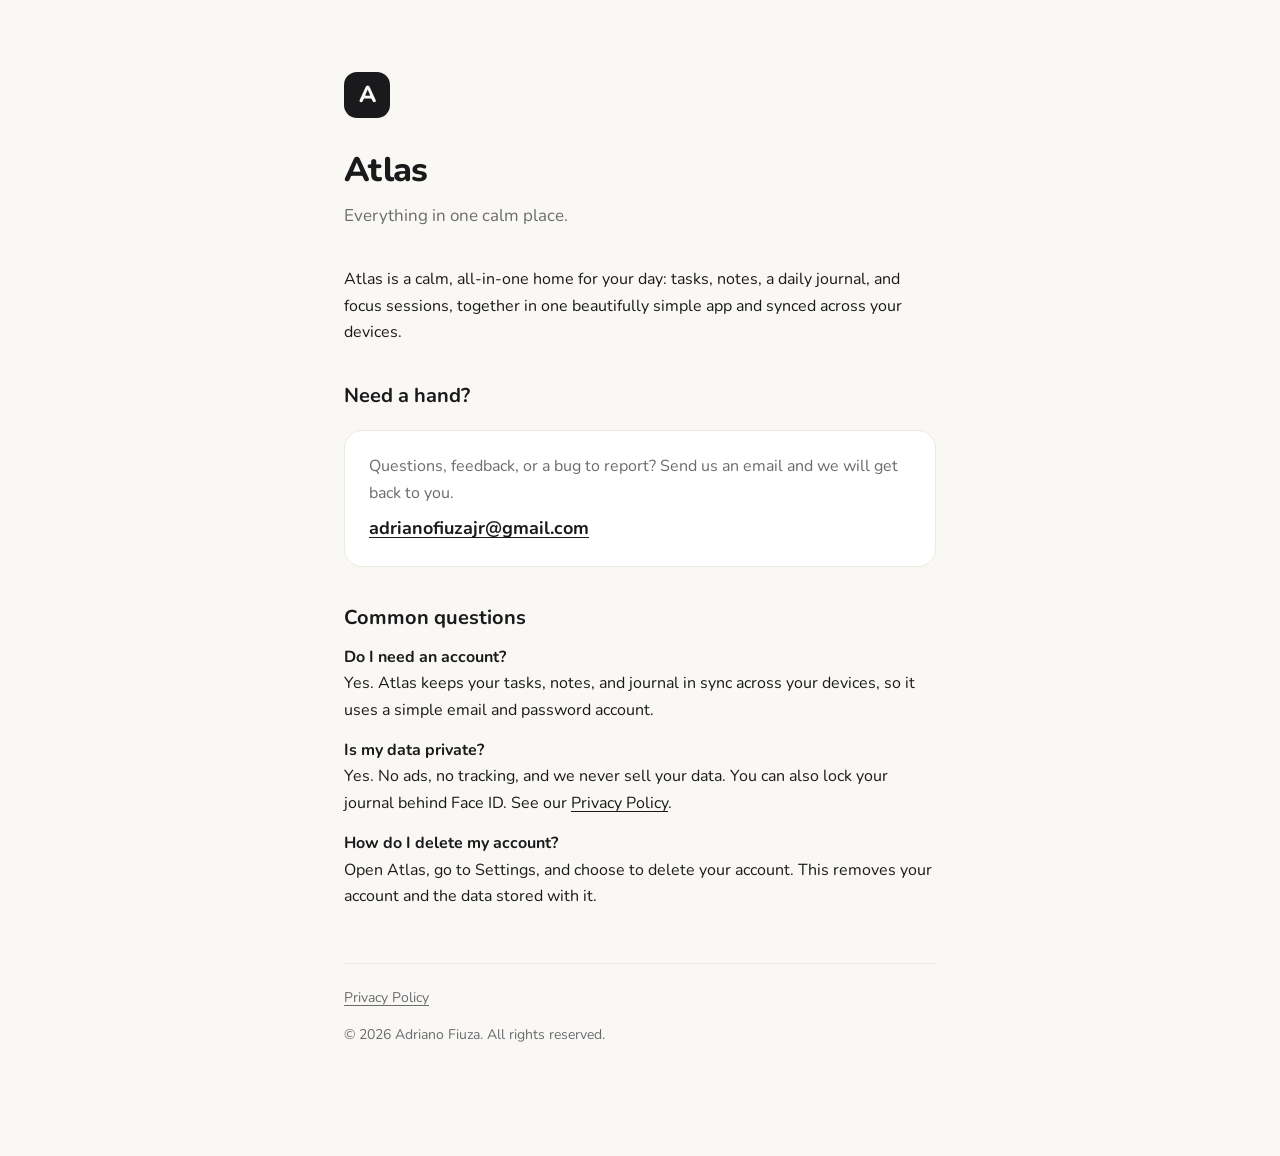
==== index.html @ 0d01e138 "Atlas support + privacy pages Co-Authored-By: Claude Opus 4.8 <noreply@anthropic.com>" ====
<!DOCTYPE html>
<html lang="en">
<head>
<meta charset="utf-8">
<meta name="viewport" content="width=device-width, initial-scale=1">
<title>Atlas — Support</title>
<meta name="description" content="Support for Atlas, a calm, all-in-one home for tasks, notes, journal, and focus.">
<link rel="preconnect" href="https://fonts.googleapis.com">
<link rel="preconnect" href="https://fonts.gstatic.com" crossorigin>
<link href="https://fonts.googleapis.com/css2?family=Nunito:wght@400;600;700;800&display=swap" rel="stylesheet">
<style>
  :root{ --bg:#faf8f4; --card:#ffffff; --text:#1a1a1c; --muted:#6b6b70; --border:#ece9e2; }
  @media (prefers-color-scheme: dark){ :root{ --bg:#0e0e10; --card:#161618; --text:#f3f3f4; --muted:#9a9a9f; --border:#262629; } }
  *{ box-sizing:border-box; } html,body{ margin:0; }
  body{ font-family:'Nunito',-apple-system,BlinkMacSystemFont,'Segoe UI',sans-serif; background:var(--bg); color:var(--text); line-height:1.65; -webkit-font-smoothing:antialiased; }
  .wrap{ max-width:640px; margin:0 auto; padding:72px 24px 96px; }
  .mark{ width:46px; height:46px; border-radius:13px; background:var(--text); color:var(--bg); display:flex; align-items:center; justify-content:center; font-weight:800; font-size:23px; }
  h1{ font-size:34px; font-weight:800; letter-spacing:-0.02em; margin:24px 0 4px; }
  .tag{ color:var(--muted); font-size:17px; margin:0 0 36px; }
  h2{ font-size:20px; font-weight:700; margin:34px 0 10px; }
  p{ margin:0 0 14px; }
  .muted{ color:var(--muted); }
  a{ color:var(--text); text-decoration:underline; text-underline-offset:3px; }
  .card{ background:var(--card); border:1px solid var(--border); border-radius:18px; padding:22px 24px; margin:18px 0; }
  .email{ font-weight:700; font-size:18px; margin:0; }
  .q{ font-weight:700; }
  .foot{ margin-top:54px; padding-top:22px; border-top:1px solid var(--border); color:var(--muted); font-size:14px; }
  .foot a{ color:var(--muted); }
</style>
</head>
<body>
  <div class="wrap">
    <div class="mark">A</div>
    <h1>Atlas</h1>
    <p class="tag">Everything in one calm place.</p>

    <p>Atlas is a calm, all-in-one home for your day: tasks, notes, a daily journal, and focus sessions, together in one beautifully simple app and synced across your devices.</p>

    <h2>Need a hand?</h2>
    <div class="card">
      <p class="muted" style="margin-bottom:8px;">Questions, feedback, or a bug to report? Send us an email and we will get back to you.</p>
      <p class="email"><a href="mailto:adrianofiuzajr@gmail.com">adrianofiuzajr@gmail.com</a></p>
    </div>

    <h2>Common questions</h2>
    <p><span class="q">Do I need an account?</span><br>Yes. Atlas keeps your tasks, notes, and journal in sync across your devices, so it uses a simple email and password account.</p>
    <p><span class="q">Is my data private?</span><br>Yes. No ads, no tracking, and we never sell your data. You can also lock your journal behind Face ID. See our <a href="privacy.html">Privacy Policy</a>.</p>
    <p><span class="q">How do I delete my account?</span><br>Open Atlas, go to Settings, and choose to delete your account. This removes your account and the data stored with it.</p>

    <div class="foot">
      <p><a href="privacy.html">Privacy Policy</a></p>
      <p>© 2026 Adriano Fiuza. All rights reserved.</p>
    </div>
  </div>
</body>
</html>
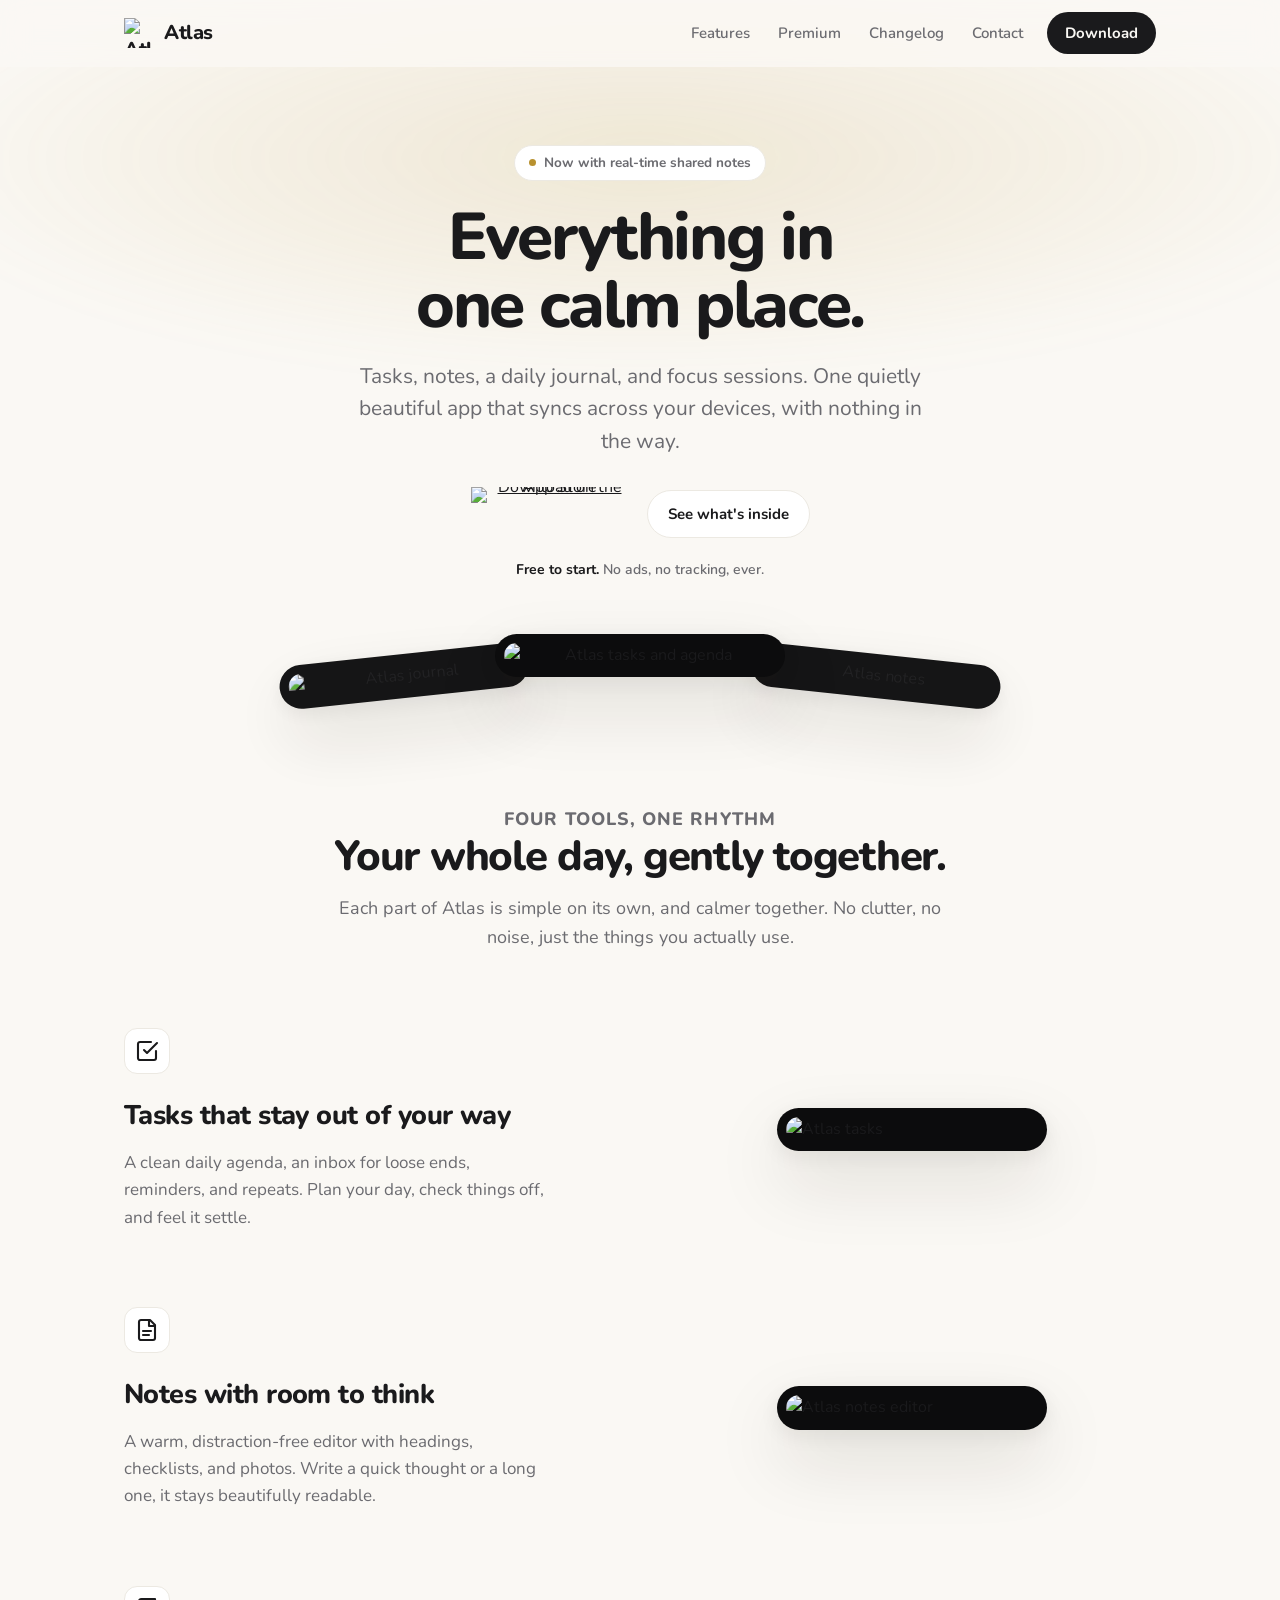
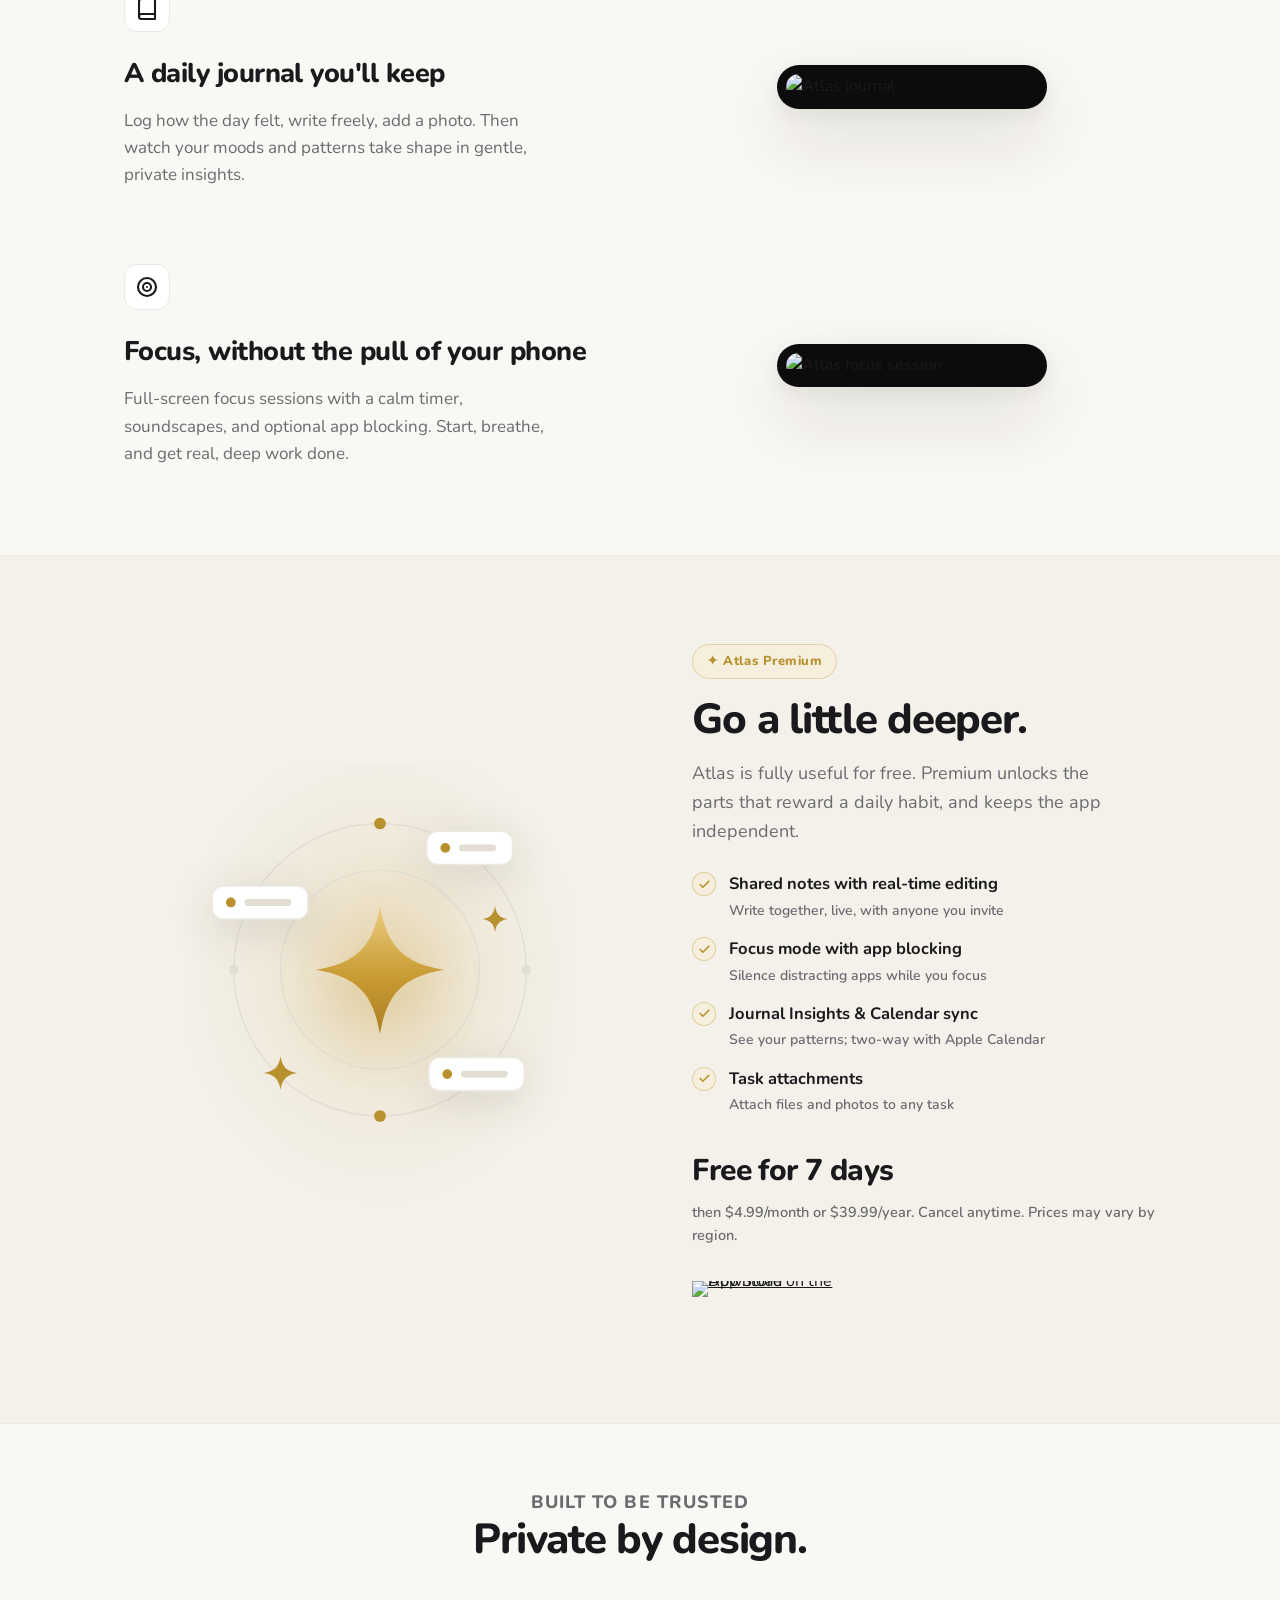
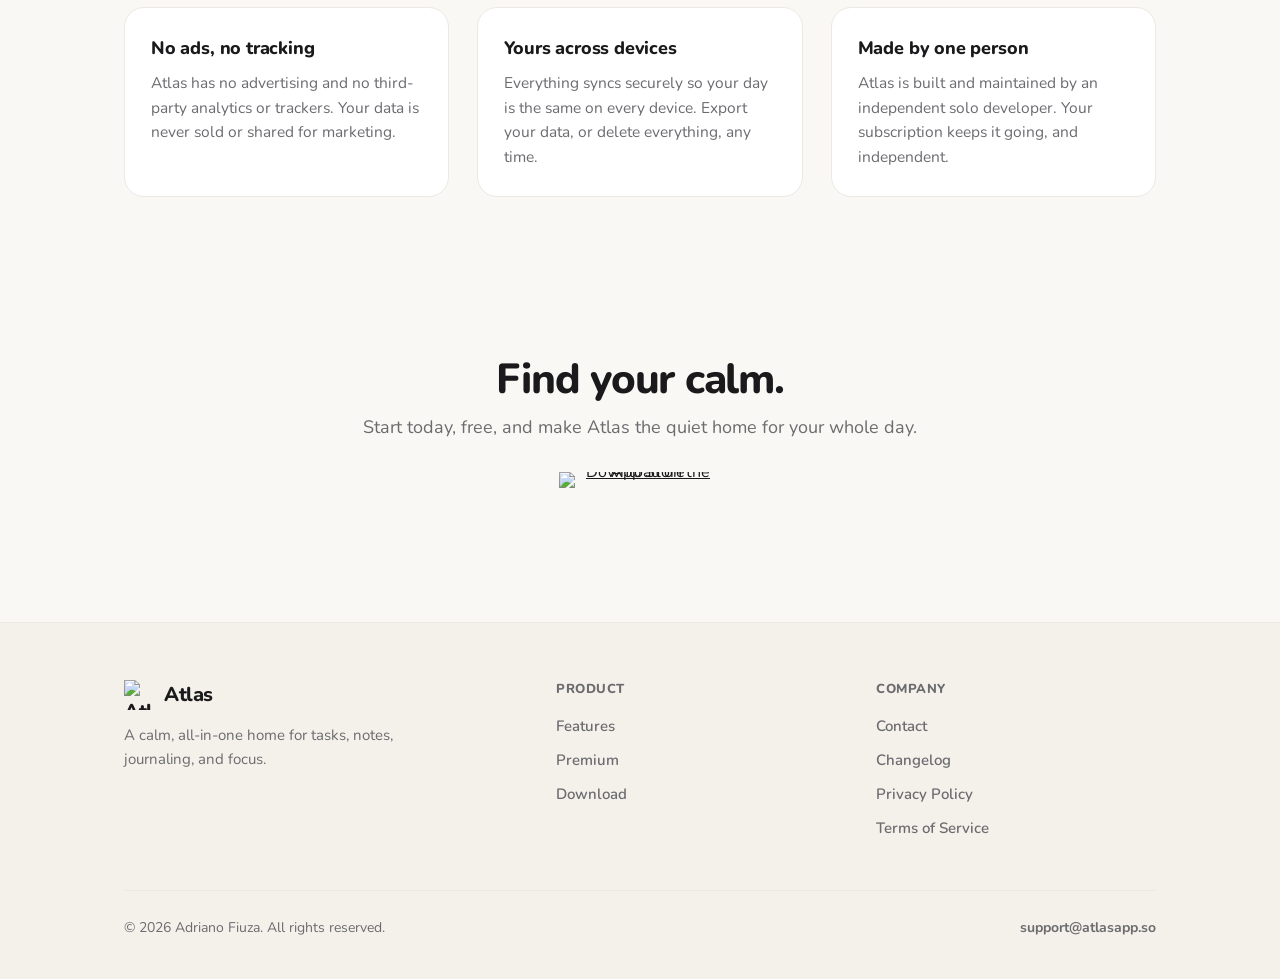
==== commit 561d031b: "Fix mobile: contain hero glow (no h-scroll/phantom gap) + Download to the right - The hero .glow use" ====
--- a/index.html
+++ b/index.html
@@ -3,54 +3,442 @@
 <head>
 <meta charset="utf-8">
 <meta name="viewport" content="width=device-width, initial-scale=1">
-<title>Atlas — Support</title>
-<meta name="description" content="Support for Atlas, a calm, all-in-one home for tasks, notes, journal, and focus.">
+<title>Atlas — Everything in one calm place</title>
+<meta name="description" content="Atlas is a calm, all-in-one home for your day: tasks, notes, a daily journal, and focus sessions. Private, no ads, no tracking, synced across your devices. Free on the App Store.">
+<link rel="canonical" href="https://atlasapp.so/">
+<meta name="theme-color" content="#faf8f4" media="(prefers-color-scheme: light)">
+<meta name="theme-color" content="#0e0e10" media="(prefers-color-scheme: dark)">
+<link rel="icon" href="assets/atlas-logo.svg" type="image/svg+xml">
+<link rel="apple-touch-icon" href="assets/atlas-logo.svg">
+
+<!-- Open Graph / social -->
+<meta property="og:type" content="website">
+<meta property="og:site_name" content="Atlas">
+<meta property="og:title" content="Atlas — Everything in one calm place">
+<meta property="og:description" content="Tasks, notes, a daily journal, and focus sessions. One calm, private app that syncs across your devices.">
+<meta property="og:url" content="https://atlasapp.so/">
+<meta property="og:image" content="https://atlasapp.so/assets/og-image.png">
+<meta property="og:image:width" content="1200">
+<meta property="og:image:height" content="630">
+<meta name="twitter:card" content="summary_large_image">
+<meta name="twitter:title" content="Atlas — Everything in one calm place">
+<meta name="twitter:description" content="Tasks, notes, a daily journal, and focus sessions. One calm, private app that syncs across your devices.">
+<meta name="twitter:image" content="https://atlasapp.so/assets/og-image.png">
+
 <link rel="preconnect" href="https://fonts.googleapis.com">
 <link rel="preconnect" href="https://fonts.gstatic.com" crossorigin>
-<link href="https://fonts.googleapis.com/css2?family=Nunito:wght@400;600;700;800&display=swap" rel="stylesheet">
+<link href="https://fonts.googleapis.com/css2?family=Nunito:ital,wght@0,400;0,500;0,600;0,700;0,800;1,600&display=swap" rel="stylesheet">
+
+<!-- Structured data -->
+<script type="application/ld+json">
+{
+  "@context": "https://schema.org",
+  "@type": "SoftwareApplication",
+  "name": "Atlas",
+  "operatingSystem": "iOS",
+  "applicationCategory": "ProductivityApplication",
+  "description": "A calm, all-in-one home for tasks, notes, a daily journal, and focus sessions, synced across your devices.",
+  "url": "https://atlasapp.so/",
+  "downloadUrl": "https://apps.apple.com/app/id6783143182",
+  "offers": { "@type": "Offer", "price": "0", "priceCurrency": "USD" },
+  "author": { "@type": "Person", "name": "Adriano Fiuza" }
+}
+</script>
+
 <style>
-  :root{ --bg:#faf8f4; --card:#ffffff; --text:#1a1a1c; --muted:#6b6b70; --border:#ece9e2; }
-  @media (prefers-color-scheme: dark){ :root{ --bg:#0e0e10; --card:#161618; --text:#f3f3f4; --muted:#9a9a9f; --border:#262629; } }
-  *{ box-sizing:border-box; } html,body{ margin:0; }
-  body{ font-family:'Nunito',-apple-system,BlinkMacSystemFont,'Segoe UI',sans-serif; background:var(--bg); color:var(--text); line-height:1.65; -webkit-font-smoothing:antialiased; }
-  .wrap{ max-width:640px; margin:0 auto; padding:72px 24px 96px; }
-  .mark{ width:46px; height:46px; border-radius:13px; background:var(--text); color:var(--bg); display:flex; align-items:center; justify-content:center; font-weight:800; font-size:23px; }
-  h1{ font-size:34px; font-weight:800; letter-spacing:-0.02em; margin:24px 0 4px; }
-  .tag{ color:var(--muted); font-size:17px; margin:0 0 36px; }
-  h2{ font-size:20px; font-weight:700; margin:34px 0 10px; }
-  p{ margin:0 0 14px; }
-  .muted{ color:var(--muted); }
-  a{ color:var(--text); text-decoration:underline; text-underline-offset:3px; }
-  .card{ background:var(--card); border:1px solid var(--border); border-radius:18px; padding:22px 24px; margin:18px 0; }
-  .email{ font-weight:700; font-size:18px; margin:0; }
-  .q{ font-weight:700; }
-  .foot{ margin-top:54px; padding-top:22px; border-top:1px solid var(--border); color:var(--muted); font-size:14px; }
-  .foot a{ color:var(--muted); }
+  :root{
+    --bg:#faf8f4; --bg2:#f4f1ea; --card:#ffffff; --text:#1a1a1c; --muted:#6b6b70;
+    --border:#ece9e2; --border2:#e2ded4; --gold:#B8912F; --gold-soft:#f6efdd;
+    --shadow:0 30px 70px rgba(30,25,15,.13), 0 6px 20px rgba(30,25,15,.07);
+  }
+  @media (prefers-color-scheme: dark){
+    :root{
+      --bg:#0e0e10; --bg2:#141416; --card:#161618; --text:#f3f3f4; --muted:#9a9a9f;
+      --border:#262629; --border2:#2c2c30; --gold:#D9B45B; --gold-soft:#241d0f;
+      --shadow:0 30px 70px rgba(0,0,0,.5), 0 6px 20px rgba(0,0,0,.35);
+    }
+  }
+  *{ box-sizing:border-box; }
+  html{ scroll-behavior:smooth; }
+  html,body{ margin:0; }
+  body{
+    font-family:'Nunito',-apple-system,BlinkMacSystemFont,'Segoe UI',sans-serif;
+    background:var(--bg); color:var(--text); line-height:1.6;
+    -webkit-font-smoothing:antialiased; overflow-x:hidden;
+  }
+  a{ color:inherit; }
+  img{ max-width:100%; }
+  .container{ max-width:1080px; margin:0 auto; padding:0 24px; }
+
+  /* ---------- Nav ---------- */
+  header.nav{ position:sticky; top:0; z-index:50; background:color-mix(in srgb, var(--bg) 82%, transparent); backdrop-filter:saturate(140%) blur(14px); -webkit-backdrop-filter:saturate(140%) blur(14px); border-bottom:1px solid transparent; transition:border-color .2s; }
+  header.nav.scrolled{ border-bottom-color:var(--border); }
+  .nav-in{ display:flex; align-items:center; gap:16px; height:66px; }
+  .brand{ display:flex; align-items:center; gap:10px; text-decoration:none; font-weight:800; font-size:20px; letter-spacing:-.02em; }
+  .brand .mark{ width:30px; height:30px; }
+  .nav-links{ display:flex; gap:28px; margin-left:auto; }
+  .nav-links a{ text-decoration:none; color:var(--muted); font-weight:600; font-size:15px; transition:color .15s; }
+  .nav-links a:hover{ color:var(--text); }
+  .btn{ display:inline-flex; align-items:center; gap:8px; font-weight:700; font-size:15px; text-decoration:none; border-radius:100px; padding:11px 20px; transition:transform .12s ease, opacity .15s; white-space:nowrap; }
+  .btn:active{ transform:scale(.97); }
+  .btn-primary{ background:var(--text); color:var(--bg); }
+  .btn-primary:hover{ opacity:.9; }
+  .nav .btn{ margin-left:8px; padding:9px 18px; }
+
+  /* ---------- App Store badge ---------- */
+  .appstore{ display:inline-flex; align-items:center; gap:11px; background:var(--text); color:var(--bg); border-radius:14px; padding:11px 20px 11px 18px; text-decoration:none; transition:transform .12s ease, opacity .15s; }
+  .appstore:active{ transform:scale(.97); }
+  .appstore:hover{ opacity:.9; }
+  .appstore svg{ width:26px; height:26px; flex:none; }
+  .appstore .l1{ font-size:11px; font-weight:600; letter-spacing:.02em; opacity:.85; line-height:1.1; }
+  .appstore .l2{ font-size:19px; font-weight:800; letter-spacing:-.01em; line-height:1.15; }
+  .appstore-badge{ display:inline-block; line-height:0; transition:transform .12s ease, opacity .15s; }
+  .appstore-badge:active{ transform:scale(.97); }
+  .appstore-badge:hover{ opacity:.85; }
+  .appstore-badge img{ height:54px; width:auto; display:block; }
+
+  /* ---------- Hero ---------- */
+  .hero{ position:relative; text-align:center; padding:78px 0 40px; overflow-x:clip; }   /* contain the glow so it can't push page width */
+  .hero .glow{ position:absolute; inset:-10% -20% auto -20%; height:520px; background:radial-gradient(60% 60% at 50% 30%, color-mix(in srgb, var(--gold) 16%, transparent), transparent 70%); filter:blur(20px); z-index:0; pointer-events:none; }
+  .hero > *{ position:relative; z-index:1; }
+  .eyebrow{ display:inline-flex; align-items:center; gap:8px; font-size:13.5px; font-weight:700; color:var(--muted); background:var(--card); border:1px solid var(--border); border-radius:100px; padding:6px 14px; margin-bottom:22px; }
+  .eyebrow .dot{ width:7px; height:7px; border-radius:50%; background:var(--gold); }
+  h1{ font-size:clamp(38px, 6vw, 66px); font-weight:800; letter-spacing:-.035em; line-height:1.04; margin:0 auto 20px; max-width:12ch; }
+  .lead{ font-size:clamp(17px, 2.4vw, 21px); color:var(--muted); max-width:44ch; margin:0 auto 30px; line-height:1.55; }
+  .cta-row{ display:flex; gap:14px; justify-content:center; align-items:center; flex-wrap:wrap; }
+  .cta-note{ margin-top:18px; font-size:14px; color:var(--muted); font-weight:600; }
+  .cta-note b{ color:var(--text); font-weight:700; }
+
+  /* phones */
+  .phone{ border-radius:44px; background:#0c0c0d; padding:9px; box-shadow:var(--shadow); }
+  .phone img{ display:block; width:100%; border-radius:36px; }
+  @media (prefers-color-scheme: dark){ .phone{ background:#000; border:1px solid #2a2a2e; } }
+
+  /* Premium illustration */
+  .prem-ill{ width:100%; max-width:390px; margin:0 auto; }
+  .prem-ill svg{ width:100%; height:auto; display:block; overflow:visible; }
+  .pi-ring{ fill:none; stroke:var(--border2); stroke-width:1.5; }
+  .pi-dot{ fill:var(--border2); }
+  .pi-dot-gold{ fill:var(--gold); }
+  .pi-chipbg{ fill:var(--card); stroke:var(--border); stroke-width:1.5; }
+  .pi-line{ fill:var(--border2); }
+  .pi-chip{ filter:drop-shadow(0 10px 22px rgba(30,25,15,.12)); }
+  .pi-star{ filter:drop-shadow(0 16px 36px rgba(184,145,47,.4)); }
+  .pi-spark{ fill:var(--gold); }
+  @media (prefers-color-scheme: dark){ .pi-chip{ filter:drop-shadow(0 10px 22px rgba(0,0,0,.4)); } }
+
+  .hero-stage{ margin:52px auto 0; max-width:960px; position:relative; display:flex; justify-content:center; align-items:flex-end; gap:0; }
+  .hero-stage .phone{ width:250px; }
+  .hero-stage .p-main{ width:290px; z-index:2; }
+  .hero-stage .p-side{ z-index:1; opacity:.96; }
+  .hero-stage .p-l{ transform:translateX(34px) translateY(20px) rotate(-6deg); }
+  .hero-stage .p-r{ transform:translateX(-34px) translateY(20px) rotate(6deg); }
+
+  /* ---------- Section shell ---------- */
+  section{ padding:88px 0; }
+  section[id]{ scroll-margin-top:82px; }   /* land below the sticky navbar on anchor jumps */
+  .sec-head{ text-align:center; max-width:640px; margin:0 auto 8px; }
+  .kicker{ font-size:14px; font-weight:800; letter-spacing:.06em; text-transform:uppercase; color:var(--gold); margin:0 0 12px; }
+  h2{ font-size:clamp(28px, 4vw, 42px); font-weight:800; letter-spacing:-.03em; line-height:1.1; margin:0 0 14px; }
+  .sec-head p{ font-size:18px; color:var(--muted); margin:0; }
+
+  /* ---------- Feature rows ---------- */
+  .feature{ display:grid; grid-template-columns:1fr 1fr; gap:56px; align-items:center; margin-top:76px; }
+  .feature:nth-child(even) .f-media{ order:2; }
+  .f-icon{ width:46px; height:46px; border-radius:13px; background:var(--card); border:1px solid var(--border); display:flex; align-items:center; justify-content:center; margin-bottom:20px; }
+  .f-icon svg{ width:24px; height:24px; stroke:var(--text); }
+  .feature h3{ font-size:27px; font-weight:800; letter-spacing:-.02em; margin:0 0 12px; }
+  .feature p{ font-size:17px; color:var(--muted); margin:0; line-height:1.6; max-width:42ch; }
+  .f-media{ display:flex; justify-content:center; }
+  .f-media .phone{ width:270px; }
+
+  /* ---------- Premium ---------- */
+  .premium{ background:var(--bg2); border-top:1px solid var(--border); border-bottom:1px solid var(--border); }
+  .prem-grid{ display:grid; grid-template-columns:1.05fr .95fr; gap:56px; align-items:center; }
+  .prem-badge{ display:inline-flex; align-items:center; gap:8px; font-size:13px; font-weight:800; letter-spacing:.04em; color:var(--gold); background:var(--gold-soft); border:1px solid color-mix(in srgb, var(--gold) 30%, transparent); border-radius:100px; padding:6px 14px; margin-bottom:18px; }
+  .premium h2{ margin-bottom:16px; }
+  .premium .sub{ font-size:18px; color:var(--muted); margin:0 0 26px; max-width:40ch; }
+  .plist{ list-style:none; margin:0 0 30px; padding:0; display:grid; gap:14px; }
+  .plist li{ display:flex; gap:13px; align-items:flex-start; font-size:16.5px; font-weight:700; }
+  .plist .chk{ width:24px; height:24px; flex:none; border-radius:50%; background:var(--gold-soft); border:1px solid color-mix(in srgb, var(--gold) 35%, transparent); display:flex; align-items:center; justify-content:center; margin-top:1px; }
+  .plist .chk svg{ width:13px; height:13px; stroke:var(--gold); }
+  .plist small{ display:block; font-weight:600; color:var(--muted); font-size:14px; margin-top:2px; }
+  .price{ display:flex; align-items:baseline; gap:10px; margin-bottom:6px; }
+  .price .big{ font-size:30px; font-weight:800; letter-spacing:-.02em; }
+  .price-note{ color:var(--muted); font-size:14.5px; font-weight:600; margin:0 0 22px; }
+
+  /* ---------- Trust strip ---------- */
+  .trust{ padding:64px 0; }
+  .trust-grid{ display:grid; grid-template-columns:repeat(3,1fr); gap:28px; }
+  .trust-card{ background:var(--card); border:1px solid var(--border); border-radius:20px; padding:26px; }
+  .trust-card h4{ font-size:18px; font-weight:800; margin:0 0 8px; letter-spacing:-.01em; }
+  .trust-card p{ margin:0; color:var(--muted); font-size:15.5px; }
+
+  /* ---------- Final CTA ---------- */
+  .final{ text-align:center; padding:96px 0; }
+  .final h2{ margin-bottom:10px; }
+  .final p{ color:var(--muted); font-size:18px; margin:0 0 30px; }
+
+  /* ---------- Footer ---------- */
+  footer{ background:var(--bg2); border-top:1px solid var(--border); padding:56px 0 40px; }
+  .foot-grid{ display:grid; grid-template-columns:1.4fr 1fr 1fr; gap:40px; margin-bottom:40px; }
+  .foot-brand .brand{ margin-bottom:12px; }
+  .foot-brand p{ color:var(--muted); font-size:15px; margin:0; max-width:32ch; }
+  .foot-col h5{ font-size:13px; font-weight:800; letter-spacing:.04em; text-transform:uppercase; color:var(--muted); margin:0 0 14px; }
+  .foot-col a{ display:block; width:fit-content; text-decoration:none; color:var(--muted); font-weight:600; font-size:15px; margin-bottom:10px; transition:color .16s ease, transform .16s ease; }
+  .foot-col a:hover{ color:var(--text); transform:translateX(4px); }
+.foot-bottom a{ transition:color .15s ease; }
+.foot-bottom a:hover{ text-decoration:underline; text-underline-offset:3px; }
+  .foot-bottom{ display:flex; justify-content:space-between; align-items:center; gap:16px; padding-top:26px; border-top:1px solid var(--border); color:var(--muted); font-size:14px; flex-wrap:wrap; }
+
+  .mark-dark{ filter:none; }
+  @media (prefers-color-scheme: dark){ .mark-dark{ filter:invert(1) brightness(1.6) contrast(1.1); } }
+
+  /* ---------- Responsive ---------- */
+  @media (max-width:820px){
+    .nav-links{ display:none; }
+    .nav .btn{ margin-left:auto; }   /* no nav links on mobile -> push Download to the right */
+    .feature{ grid-template-columns:1fr; gap:32px; margin-top:64px; }
+    .feature:nth-child(even) .f-media{ order:0; }
+    .f-media .phone{ width:240px; }
+    .prem-grid{ grid-template-columns:1fr; gap:36px; }
+    .prem-media{ order:2; }
+    .trust-grid{ grid-template-columns:1fr; }
+    .foot-grid{ grid-template-columns:1fr 1fr; gap:28px; }
+    .foot-brand{ grid-column:1 / -1; }
+    .hero-stage .p-side{ display:none; }
+    .hero-stage .p-main{ width:250px; }
+    section{ padding:64px 0; }
+  }
 </style>
 </head>
 <body>
-  <div class="wrap">
-    <div class="mark">A</div>
-    <h1>Atlas</h1>
-    <p class="tag">Everything in one calm place.</p>
-
-    <p>Atlas is a calm, all-in-one home for your day: tasks, notes, a daily journal, and focus sessions, together in one beautifully simple app and synced across your devices.</p>
-
-    <h2>Need a hand?</h2>
-    <div class="card">
-      <p class="muted" style="margin-bottom:8px;">Questions, feedback, or a bug to report? Send us an email and we will get back to you.</p>
-      <p class="email"><a href="mailto:adrianofiuzajr@gmail.com">adrianofiuzajr@gmail.com</a></p>
-    </div>
-
-    <h2>Common questions</h2>
-    <p><span class="q">Do I need an account?</span><br>Yes. Atlas keeps your tasks, notes, and journal in sync across your devices, so it uses a simple email and password account.</p>
-    <p><span class="q">Is my data private?</span><br>Yes. No ads, no tracking, and we never sell your data. You can also lock your journal behind Face ID. See our <a href="privacy.html">Privacy Policy</a>.</p>
-    <p><span class="q">How do I delete my account?</span><br>Open Atlas, go to Settings, and choose to delete your account. This removes your account and the data stored with it.</p>
-
-    <div class="foot">
-      <p><a href="privacy.html">Privacy Policy</a></p>
-      <p>© 2026 Adriano Fiuza. All rights reserved.</p>
-    </div>
+
+<header class="nav" id="nav">
+  <div class="container nav-in">
+    <a class="brand" href="/"><img class="mark mark-dark" src="assets/atlas-logo.svg" alt="Atlas logo">Atlas</a>
+    <nav class="nav-links">
+      <a href="#features">Features</a>
+      <a href="#premium">Premium</a>
+      <a href="changelog.html">Changelog</a>
+      <a href="contact.html">Contact</a>
+    </nav>
+    <a class="btn btn-primary" href="https://apps.apple.com/app/id6783143182" target="_blank" rel="noopener">Download</a>
   </div>
+</header>
+
+<main>
+  <!-- HERO -->
+  <section class="hero">
+    <div class="glow"></div>
+    <div class="container">
+      <span class="eyebrow"><span class="dot"></span>Now with real-time shared notes</span>
+      <h1>Everything in one calm place.</h1>
+      <p class="lead">Tasks, notes, a daily journal, and focus sessions. One quietly beautiful app that syncs across your devices, with nothing in the way.</p>
+      <div class="cta-row">
+        <a class="appstore-badge" href="https://apps.apple.com/app/id6783143182" target="_blank" rel="noopener" aria-label="Download Atlas on the App Store">
+          <picture>
+            <source srcset="assets/appstore-white.svg" media="(prefers-color-scheme: dark)">
+            <img src="assets/appstore-black.svg" alt="Download on the App Store" height="54" width="162">
+          </picture>
+        </a>
+        <a class="btn" style="border:1px solid var(--border); color:var(--text); background:var(--card);" href="#features">See what's inside</a>
+      </div>
+      <p class="cta-note"><b>Free to start.</b> No ads, no tracking, ever.</p>
+    </div>
+
+    <div class="hero-stage">
+      <div class="phone p-side p-l"><img src="assets/raw/journal.png" alt="Atlas journal" loading="lazy"></div>
+      <div class="phone p-main"><img src="assets/raw/tasks.png" alt="Atlas tasks and agenda"></div>
+      <div class="phone p-side p-r"><img src="assets/raw/notes.png" alt="Atlas notes" loading="lazy"></div>
+    </div>
+  </section>
+
+  <!-- FEATURES -->
+  <section id="features">
+    <div class="container">
+      <div class="sec-head">
+        <p class="kicker">Four tools, one rhythm</p>
+        <h2>Your whole day, gently together.</h2>
+        <p>Each part of Atlas is simple on its own, and calmer together. No clutter, no noise, just the things you actually use.</p>
+      </div>
+
+      <!-- Tasks -->
+      <div class="feature">
+        <div class="f-text">
+          <div class="f-icon"><svg viewBox="0 0 24 24" fill="none" stroke-width="2.1" stroke-linecap="round" stroke-linejoin="round"><path d="M9 11l3 3L22 4"/><path d="M21 12v7a2 2 0 0 1-2 2H5a2 2 0 0 1-2-2V5a2 2 0 0 1 2-2h11"/></svg></div>
+          <h3>Tasks that stay out of your way</h3>
+          <p>A clean daily agenda, an inbox for loose ends, reminders, and repeats. Plan your day, check things off, and feel it settle.</p>
+        </div>
+        <div class="f-media"><div class="phone"><img src="assets/raw/tasks.png" alt="Atlas tasks" loading="lazy"></div></div>
+      </div>
+
+      <!-- Notes -->
+      <div class="feature">
+        <div class="f-text">
+          <div class="f-icon"><svg viewBox="0 0 24 24" fill="none" stroke-width="2.1" stroke-linecap="round" stroke-linejoin="round"><path d="M4 4a2 2 0 0 1 2-2h9l5 5v13a2 2 0 0 1-2 2H6a2 2 0 0 1-2-2z"/><path d="M14 2v6h6M8 13h8M8 17h6"/></svg></div>
+          <h3>Notes with room to think</h3>
+          <p>A warm, distraction-free editor with headings, checklists, and photos. Write a quick thought or a long one, it stays beautifully readable.</p>
+        </div>
+        <div class="f-media"><div class="phone"><img src="assets/raw/notes.png" alt="Atlas notes editor" loading="lazy"></div></div>
+      </div>
+
+      <!-- Journal -->
+      <div class="feature">
+        <div class="f-text">
+          <div class="f-icon"><svg viewBox="0 0 24 24" fill="none" stroke-width="2.1" stroke-linecap="round" stroke-linejoin="round"><path d="M4 19.5A2.5 2.5 0 0 1 6.5 17H20"/><path d="M6.5 2H20v20H6.5A2.5 2.5 0 0 1 4 19.5v-15A2.5 2.5 0 0 1 6.5 2z"/></svg></div>
+          <h3>A daily journal you'll keep</h3>
+          <p>Log how the day felt, write freely, add a photo. Then watch your moods and patterns take shape in gentle, private insights.</p>
+        </div>
+        <div class="f-media"><div class="phone"><img src="assets/raw/journal.png" alt="Atlas journal" loading="lazy"></div></div>
+      </div>
+
+      <!-- Focus -->
+      <div class="feature">
+        <div class="f-text">
+          <div class="f-icon"><svg viewBox="0 0 24 24" fill="none" stroke-width="2.1" stroke-linecap="round" stroke-linejoin="round"><circle cx="12" cy="12" r="9"/><circle cx="12" cy="12" r="4"/><circle cx="12" cy="12" r="1" fill="currentColor" stroke="none"/></svg></div>
+          <h3>Focus, without the pull of your phone</h3>
+          <p>Full-screen focus sessions with a calm timer, soundscapes, and optional app blocking. Start, breathe, and get real, deep work done.</p>
+        </div>
+        <div class="f-media"><div class="phone"><img src="assets/raw/focus.png" alt="Atlas focus session" loading="lazy"></div></div>
+      </div>
+    </div>
+  </section>
+
+  <!-- PREMIUM -->
+  <section id="premium" class="premium">
+    <div class="container prem-grid">
+      <div class="prem-media f-media">
+        <div class="prem-ill" aria-hidden="true">
+          <svg viewBox="0 0 400 460" xmlns="http://www.w3.org/2000/svg">
+            <defs>
+              <radialGradient id="pGlow" cx="50%" cy="46%" r="52%">
+                <stop offset="0%" stop-color="#D9B45B" stop-opacity="0.34"/>
+                <stop offset="55%" stop-color="#C89A3A" stop-opacity="0.08"/>
+                <stop offset="100%" stop-color="#B8912F" stop-opacity="0"/>
+              </radialGradient>
+              <linearGradient id="pStar" x1="0" y1="0" x2="0" y2="1">
+                <stop offset="0%" stop-color="#EBCE82"/>
+                <stop offset="55%" stop-color="#C99B33"/>
+                <stop offset="100%" stop-color="#A97F22"/>
+              </linearGradient>
+            </defs>
+            <rect width="400" height="460" fill="url(#pGlow)"/>
+            <circle cx="200" cy="210" r="150" class="pi-ring"/>
+            <circle cx="200" cy="210" r="102" class="pi-ring"/>
+            <circle cx="200" cy="60"  r="6" class="pi-dot-gold"/>
+            <circle cx="350" cy="210" r="5" class="pi-dot"/>
+            <circle cx="50"  cy="210" r="5" class="pi-dot"/>
+            <circle cx="200" cy="360" r="6" class="pi-dot-gold"/>
+            <g class="pi-chip" transform="translate(28,124)">
+              <rect class="pi-chipbg" width="98" height="34" rx="11"/>
+              <circle cx="19" cy="17" r="5" class="pi-dot-gold"/>
+              <rect class="pi-line" x="33" y="13.5" width="48" height="7" rx="3.5"/>
+            </g>
+            <g class="pi-chip" transform="translate(248,68)">
+              <rect class="pi-chipbg" width="88" height="34" rx="11"/>
+              <circle cx="19" cy="17" r="5" class="pi-dot-gold"/>
+              <rect class="pi-line" x="33" y="13.5" width="38" height="7" rx="3.5"/>
+            </g>
+            <g class="pi-chip" transform="translate(250,300)">
+              <rect class="pi-chipbg" width="98" height="34" rx="11"/>
+              <circle cx="19" cy="17" r="5" class="pi-dot-gold"/>
+              <rect class="pi-line" x="33" y="13.5" width="48" height="7" rx="3.5"/>
+            </g>
+            <path class="pi-star" fill="url(#pStar)" transform="translate(200,210)"
+                  d="M0,-66 C7,-24 24,-7 66,0 C24,7 7,24 0,66 C-7,24 -24,7 -66,0 C-24,-7 -7,-24 0,-66 Z"/>
+            <path class="pi-spark" transform="translate(98,316) scale(0.26)"
+                  d="M0,-66 C7,-24 24,-7 66,0 C24,7 7,24 0,66 C-7,24 -24,7 -66,0 C-24,-7 -7,-24 0,-66 Z"/>
+            <path class="pi-spark" transform="translate(318,158) scale(0.2)"
+                  d="M0,-66 C7,-24 24,-7 66,0 C24,7 7,24 0,66 C-7,24 -24,7 -66,0 C-24,-7 -7,-24 0,-66 Z"/>
+          </svg>
+        </div>
+      </div>
+      <div class="prem-text">
+        <span class="prem-badge">✦ Atlas Premium</span>
+        <h2>Go a little deeper.</h2>
+        <p class="sub">Atlas is fully useful for free. Premium unlocks the parts that reward a daily habit, and keeps the app independent.</p>
+        <ul class="plist">
+          <li><span class="chk"><svg viewBox="0 0 24 24" fill="none" stroke-width="3" stroke-linecap="round" stroke-linejoin="round"><path d="M20 6L9 17l-5-5"/></svg></span><span>Shared notes with real-time editing<small>Write together, live, with anyone you invite</small></span></li>
+          <li><span class="chk"><svg viewBox="0 0 24 24" fill="none" stroke-width="3" stroke-linecap="round" stroke-linejoin="round"><path d="M20 6L9 17l-5-5"/></svg></span><span>Focus mode with app blocking<small>Silence distracting apps while you focus</small></span></li>
+          <li><span class="chk"><svg viewBox="0 0 24 24" fill="none" stroke-width="3" stroke-linecap="round" stroke-linejoin="round"><path d="M20 6L9 17l-5-5"/></svg></span><span>Journal Insights &amp; Calendar sync<small>See your patterns; two-way with Apple Calendar</small></span></li>
+          <li><span class="chk"><svg viewBox="0 0 24 24" fill="none" stroke-width="3" stroke-linecap="round" stroke-linejoin="round"><path d="M20 6L9 17l-5-5"/></svg></span><span>Task attachments<small>Attach files and photos to any task</small></span></li>
+        </ul>
+        <div class="price"><span class="big">Free for 7 days</span></div>
+        <p class="price-note">then $4.99/month or $39.99/year. Cancel anytime. Prices may vary by region.</p>
+        <a class="appstore-badge" href="https://apps.apple.com/app/id6783143182" target="_blank" rel="noopener" aria-label="Download Atlas on the App Store">
+          <picture>
+            <source srcset="assets/appstore-white.svg" media="(prefers-color-scheme: dark)">
+            <img src="assets/appstore-black.svg" alt="Download on the App Store" height="54" width="162">
+          </picture>
+        </a>
+      </div>
+    </div>
+  </section>
+
+  <!-- TRUST -->
+  <section class="trust">
+    <div class="container">
+      <div class="sec-head" style="margin-bottom:44px;">
+        <p class="kicker">Built to be trusted</p>
+        <h2>Private by design.</h2>
+      </div>
+      <div class="trust-grid">
+        <div class="trust-card"><h4>No ads, no tracking</h4><p>Atlas has no advertising and no third-party analytics or trackers. Your data is never sold or shared for marketing.</p></div>
+        <div class="trust-card"><h4>Yours across devices</h4><p>Everything syncs securely so your day is the same on every device. Export your data, or delete everything, any time.</p></div>
+        <div class="trust-card"><h4>Made by one person</h4><p>Atlas is built and maintained by an independent solo developer. Your subscription keeps it going, and independent.</p></div>
+      </div>
+    </div>
+  </section>
+
+  <!-- FINAL CTA -->
+  <section class="final">
+    <div class="container">
+      <h2>Find your calm.</h2>
+      <p>Start today, free, and make Atlas the quiet home for your whole day.</p>
+      <div class="cta-row">
+        <a class="appstore-badge" href="https://apps.apple.com/app/id6783143182" target="_blank" rel="noopener" aria-label="Download Atlas on the App Store">
+          <picture>
+            <source srcset="assets/appstore-white.svg" media="(prefers-color-scheme: dark)">
+            <img src="assets/appstore-black.svg" alt="Download on the App Store" height="54" width="162">
+          </picture>
+        </a>
+      </div>
+    </div>
+  </section>
+</main>
+
+<footer>
+  <div class="container">
+    <div class="foot-grid">
+      <div class="foot-brand">
+        <a class="brand" href="/"><img class="mark mark-dark" src="assets/atlas-logo.svg" alt="Atlas logo">Atlas</a>
+        <p>A calm, all-in-one home for tasks, notes, journaling, and focus.</p>
+      </div>
+      <div class="foot-col">
+        <h5>Product</h5>
+        <a href="#features">Features</a>
+        <a href="#premium">Premium</a>
+        <a href="https://apps.apple.com/app/id6783143182" target="_blank" rel="noopener">Download</a>
+      </div>
+      <div class="foot-col">
+        <h5>Company</h5>
+        <a href="contact.html">Contact</a>
+        <a href="changelog.html">Changelog</a>
+        <a href="privacy.html">Privacy Policy</a>
+        <a href="terms.html">Terms of Service</a>
+      </div>
+    </div>
+    <div class="foot-bottom">
+      <span>© 2026 Adriano Fiuza. All rights reserved.</span>
+      <a href="mailto:support@atlasapp.so" style="text-decoration:none; font-weight:700;">support@atlasapp.so</a>
+    </div>
+  </div>
+</footer>
+
+<script>
+  var nav=document.getElementById('nav');
+  addEventListener('scroll',function(){ nav.classList.toggle('scrolled', scrollY>8); },{passive:true});
+</script>
 </body>
 </html>
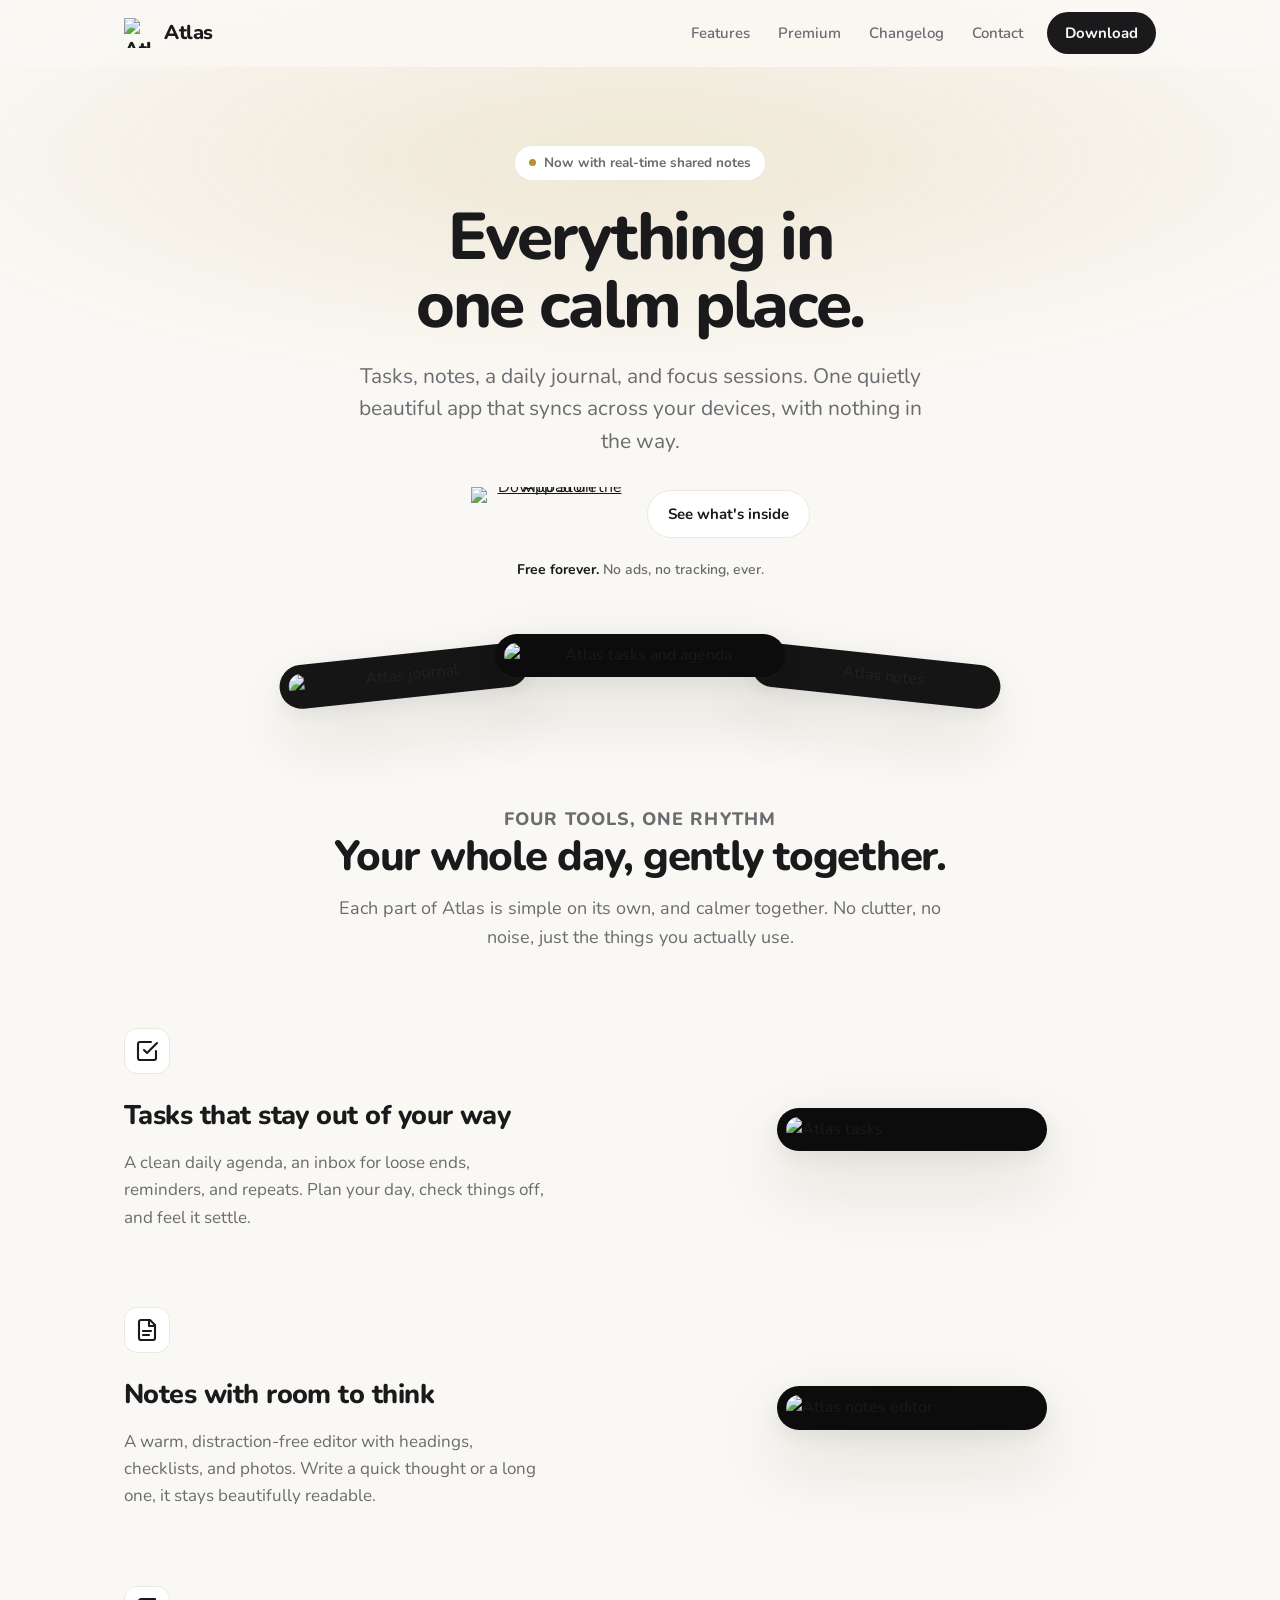
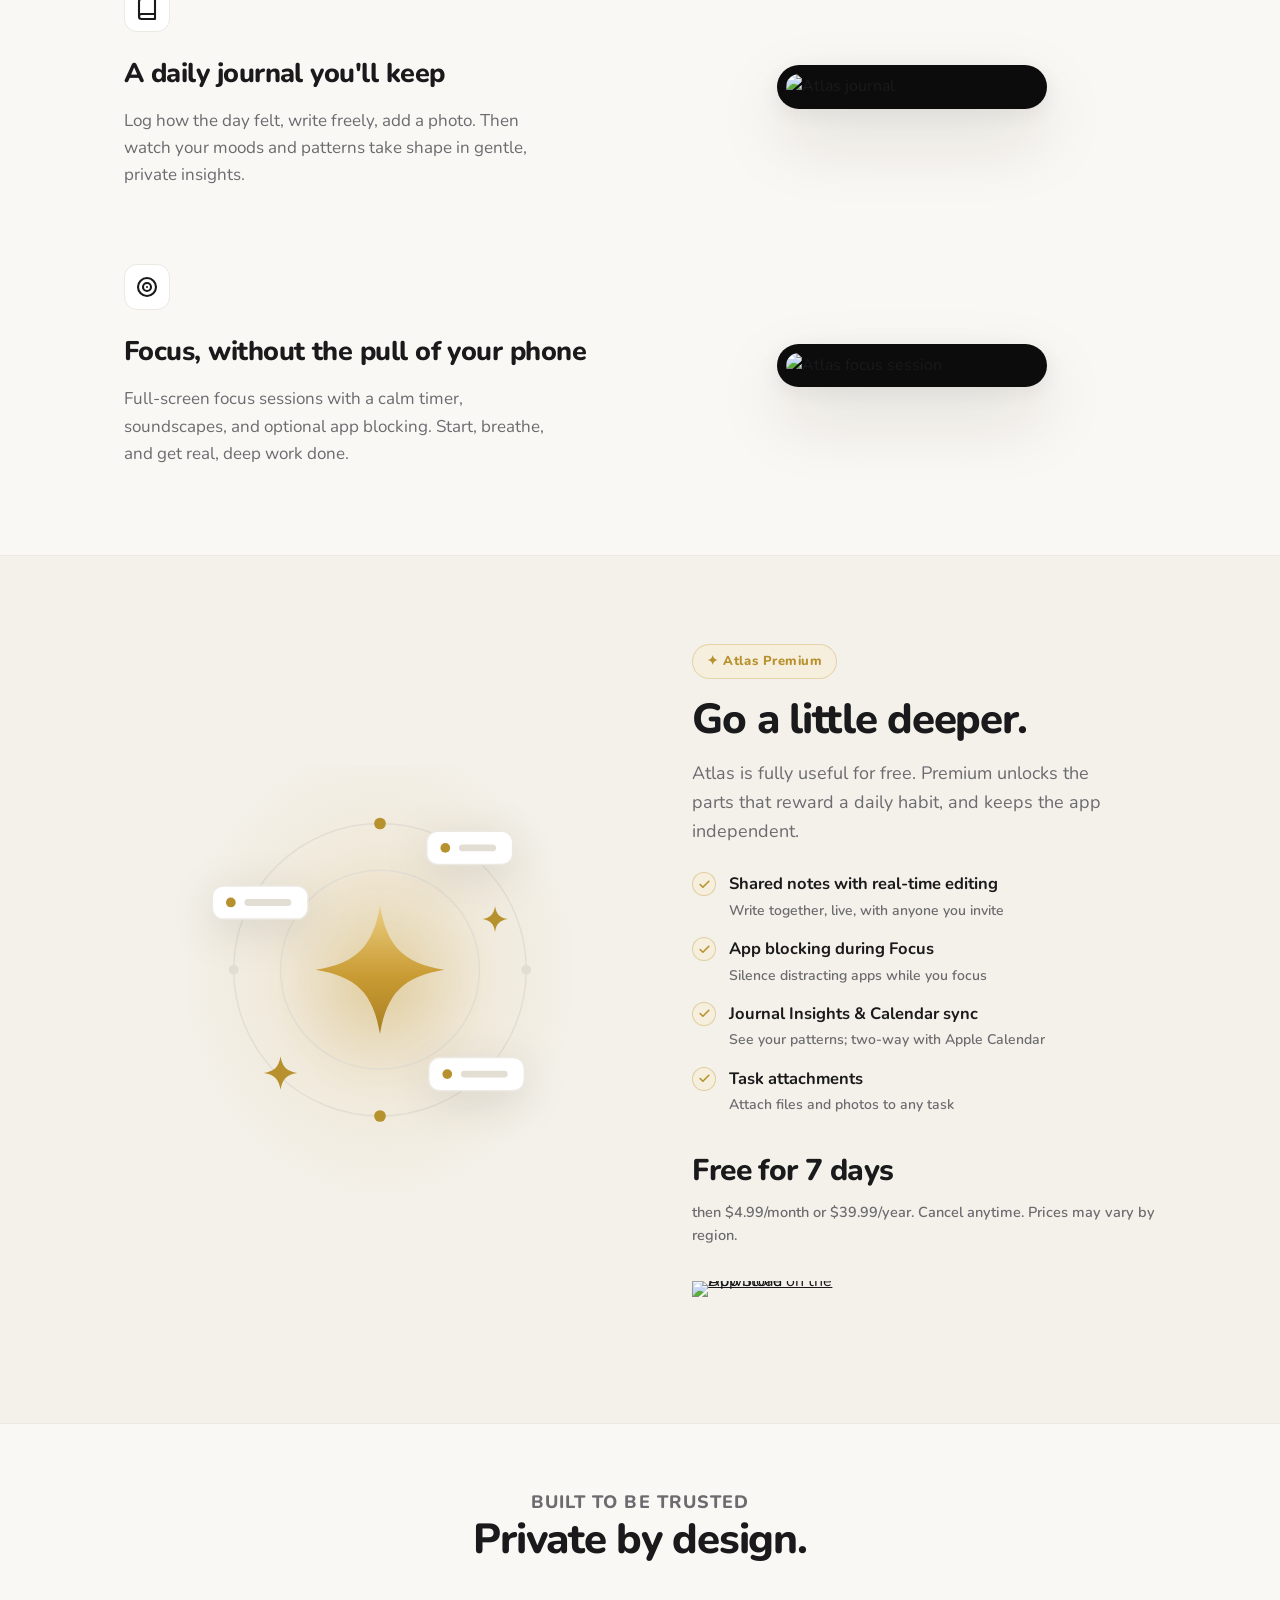
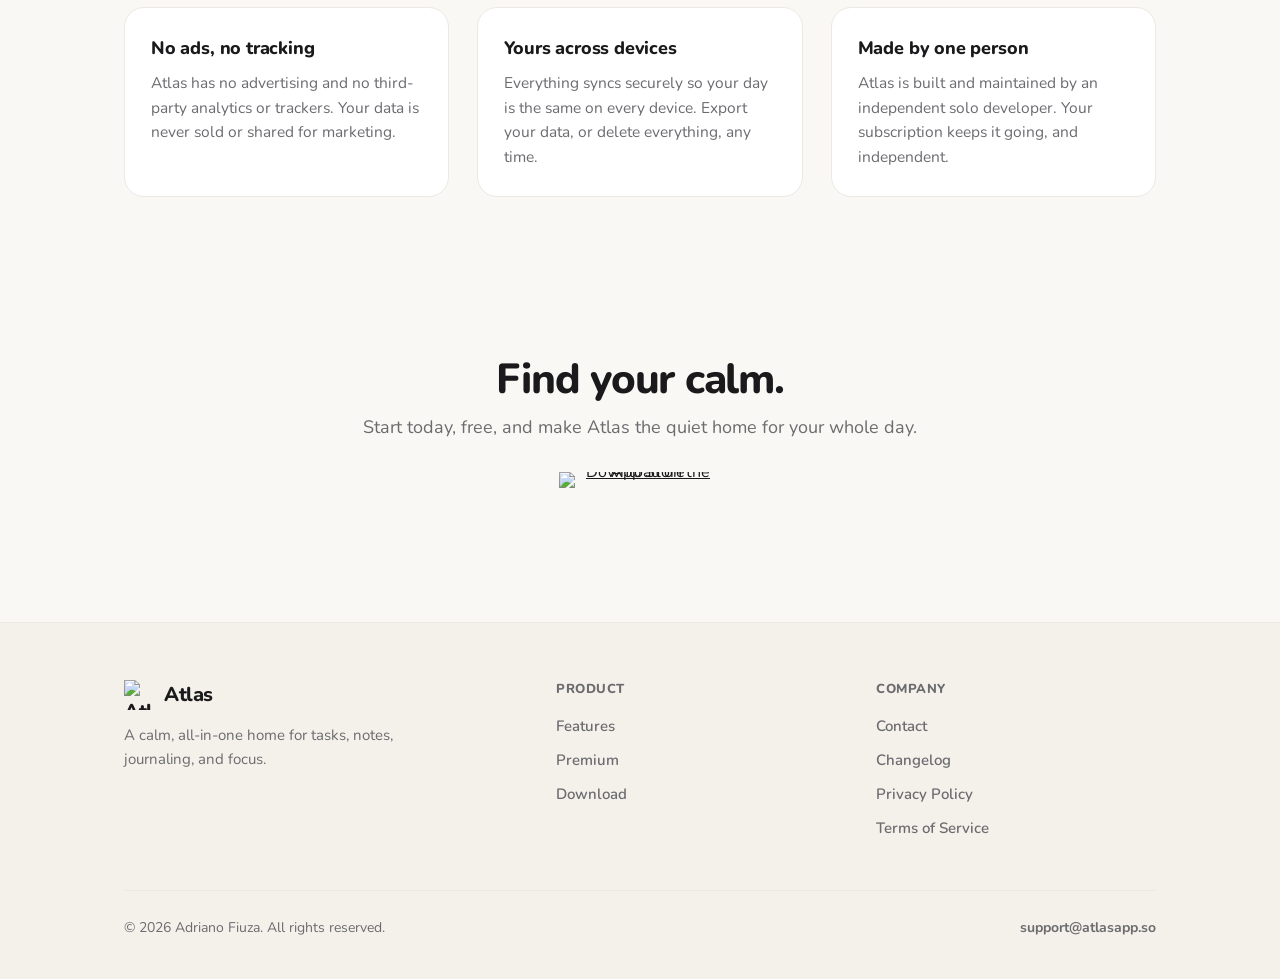
==== commit b1e8919e: "Premium copy: 'Focus mode with app blocking' -> 'App blocking during Focus' Focus is free now; only " ====
--- a/index.html
+++ b/index.html
@@ -244,7 +244,7 @@
         </a>
         <a class="btn" style="border:1px solid var(--border); color:var(--text); background:var(--card);" href="#features">See what's inside</a>
       </div>
-      <p class="cta-note"><b>Free to start.</b> No ads, no tracking, ever.</p>
+      <p class="cta-note"><b>Free forever.</b> No ads, no tracking, ever.</p>
     </div>
 
     <div class="hero-stage">
@@ -360,7 +360,7 @@
         <p class="sub">Atlas is fully useful for free. Premium unlocks the parts that reward a daily habit, and keeps the app independent.</p>
         <ul class="plist">
           <li><span class="chk"><svg viewBox="0 0 24 24" fill="none" stroke-width="3" stroke-linecap="round" stroke-linejoin="round"><path d="M20 6L9 17l-5-5"/></svg></span><span>Shared notes with real-time editing<small>Write together, live, with anyone you invite</small></span></li>
-          <li><span class="chk"><svg viewBox="0 0 24 24" fill="none" stroke-width="3" stroke-linecap="round" stroke-linejoin="round"><path d="M20 6L9 17l-5-5"/></svg></span><span>Focus mode with app blocking<small>Silence distracting apps while you focus</small></span></li>
+          <li><span class="chk"><svg viewBox="0 0 24 24" fill="none" stroke-width="3" stroke-linecap="round" stroke-linejoin="round"><path d="M20 6L9 17l-5-5"/></svg></span><span>App blocking during Focus<small>Silence distracting apps while you focus</small></span></li>
           <li><span class="chk"><svg viewBox="0 0 24 24" fill="none" stroke-width="3" stroke-linecap="round" stroke-linejoin="round"><path d="M20 6L9 17l-5-5"/></svg></span><span>Journal Insights &amp; Calendar sync<small>See your patterns; two-way with Apple Calendar</small></span></li>
           <li><span class="chk"><svg viewBox="0 0 24 24" fill="none" stroke-width="3" stroke-linecap="round" stroke-linejoin="round"><path d="M20 6L9 17l-5-5"/></svg></span><span>Task attachments<small>Attach files and photos to any task</small></span></li>
         </ul>
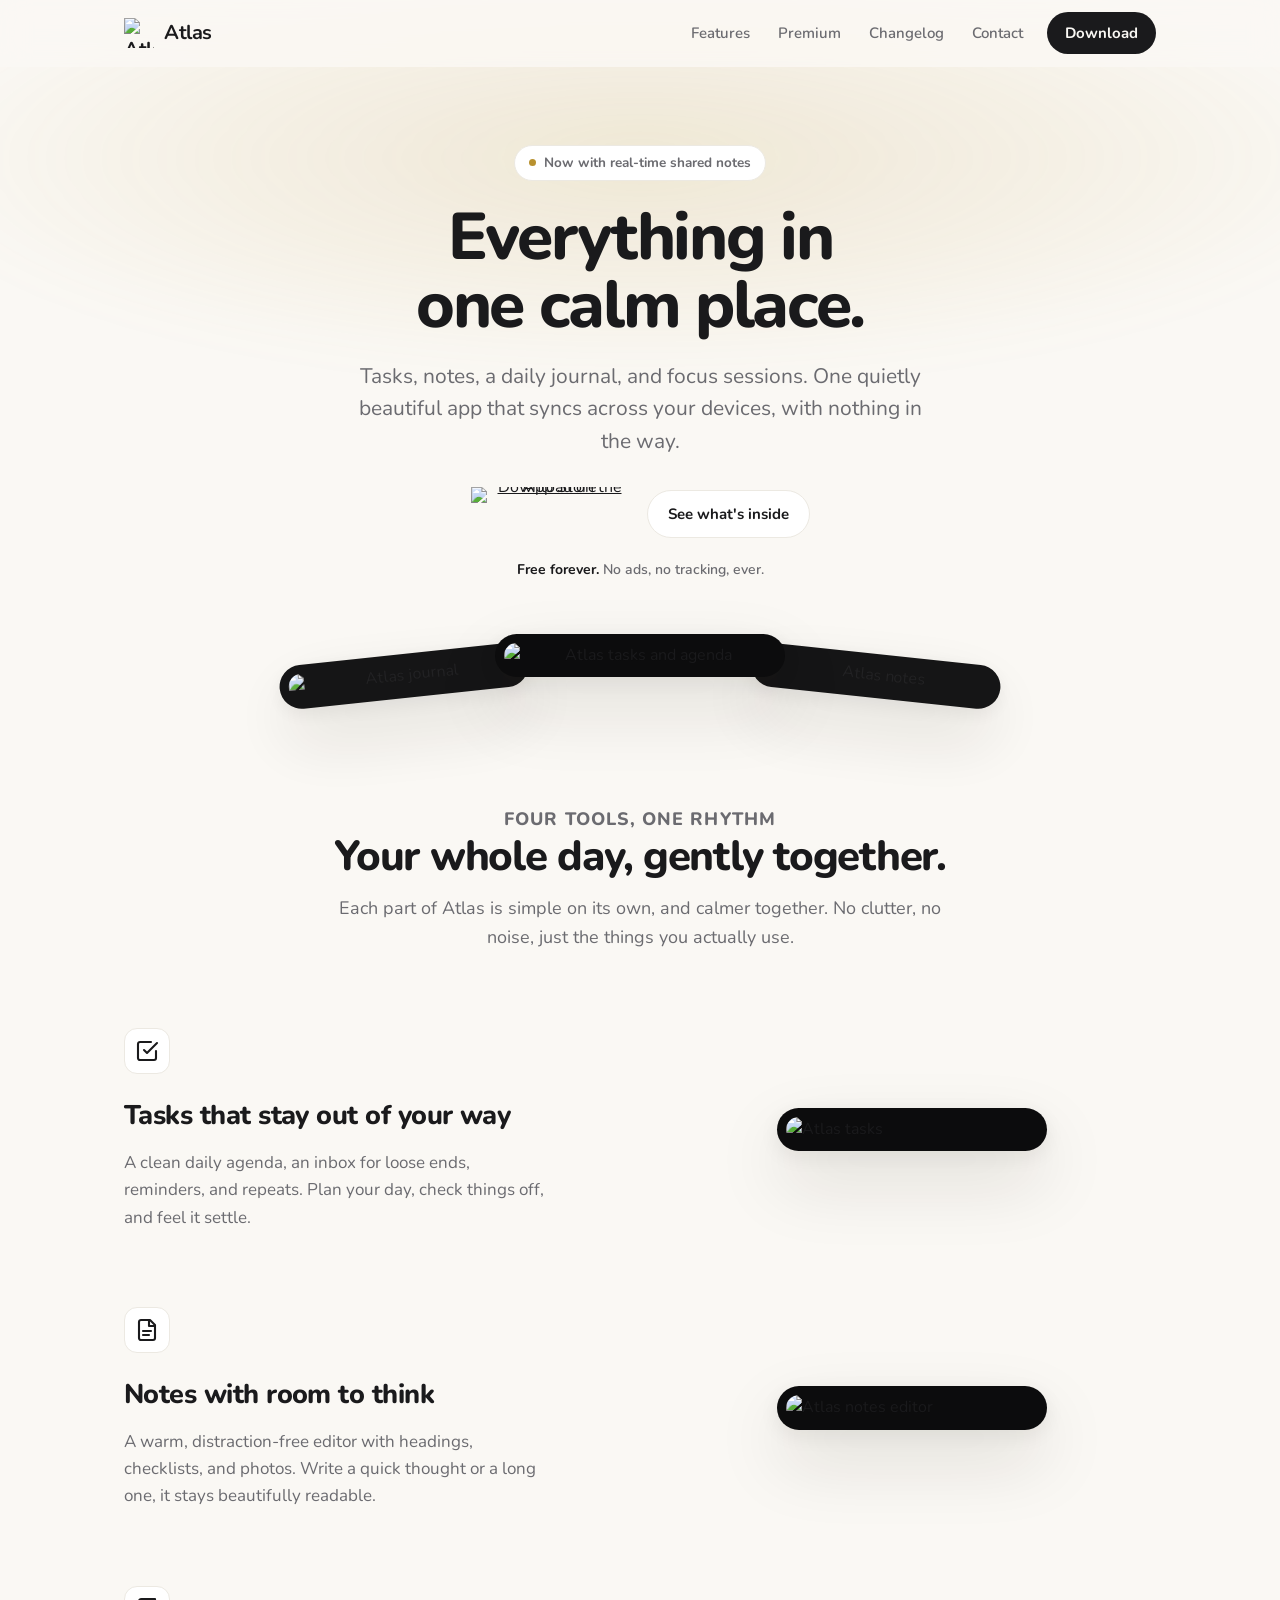
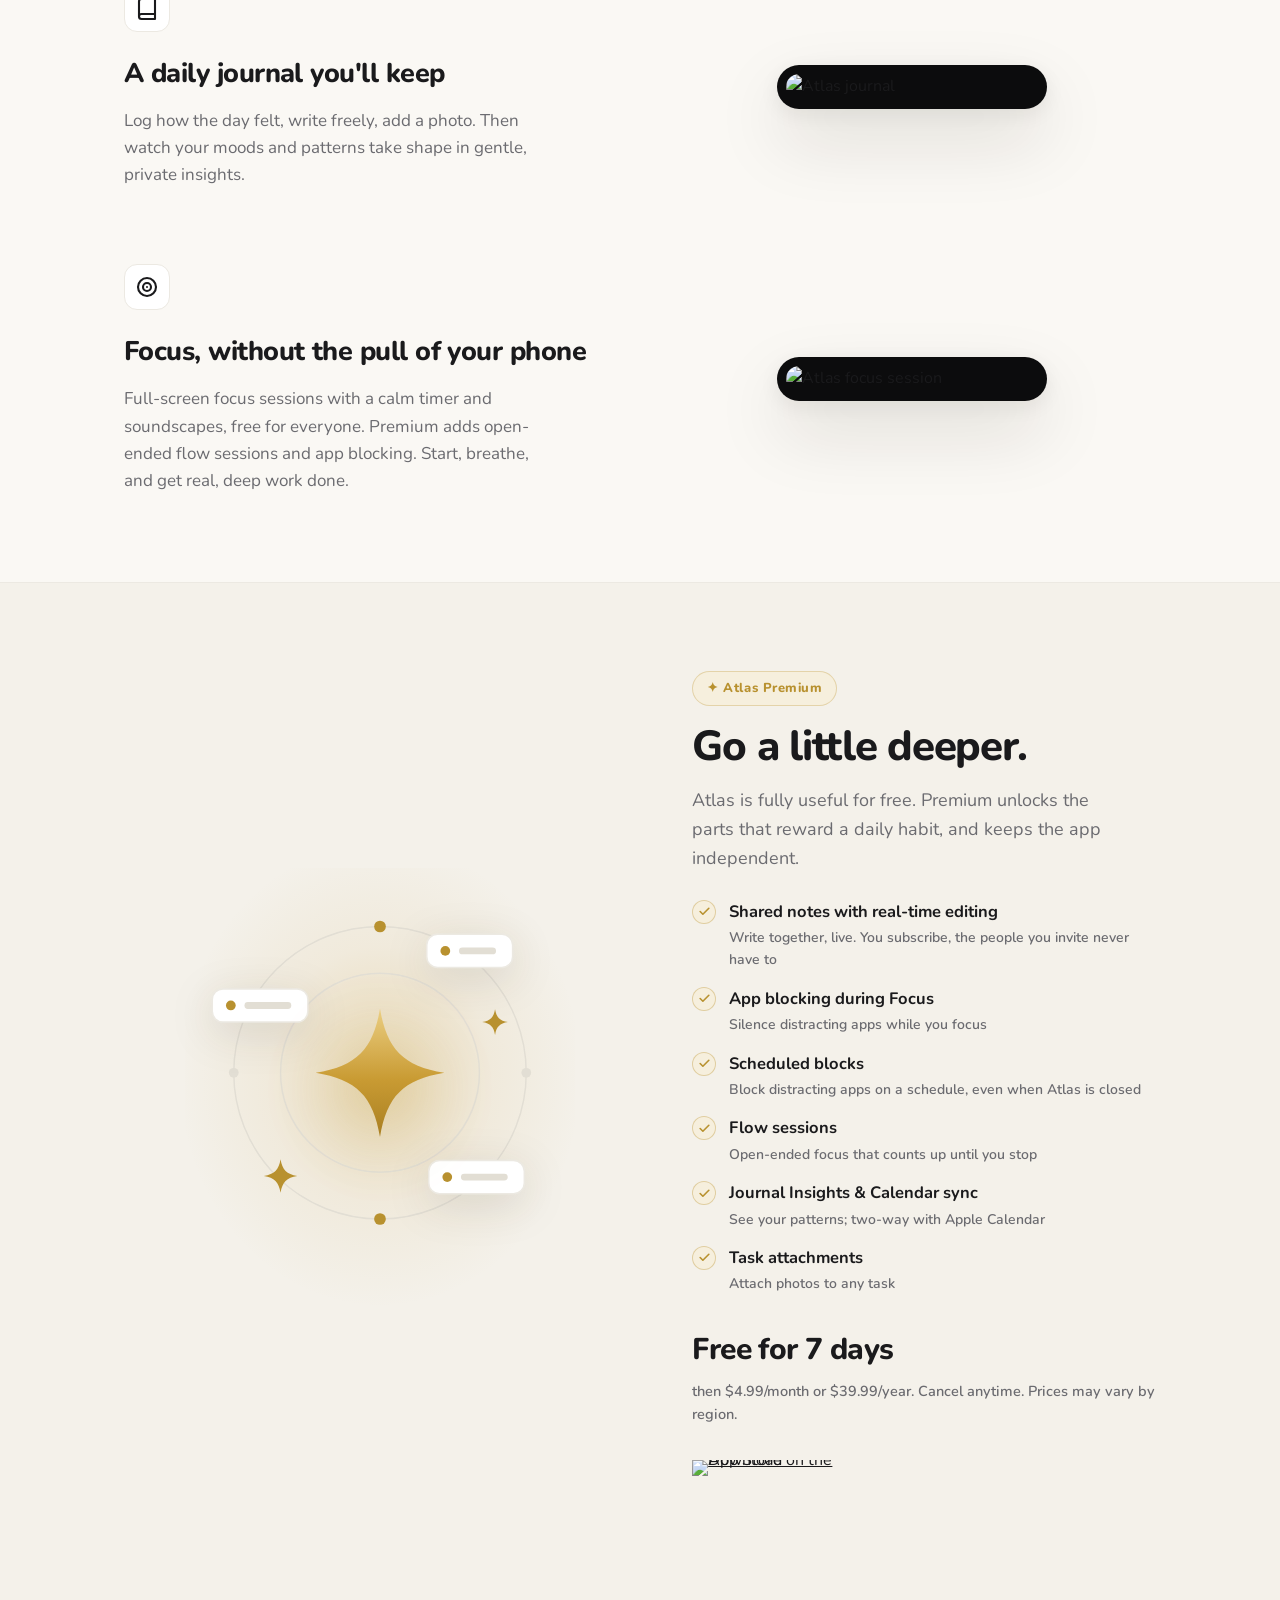
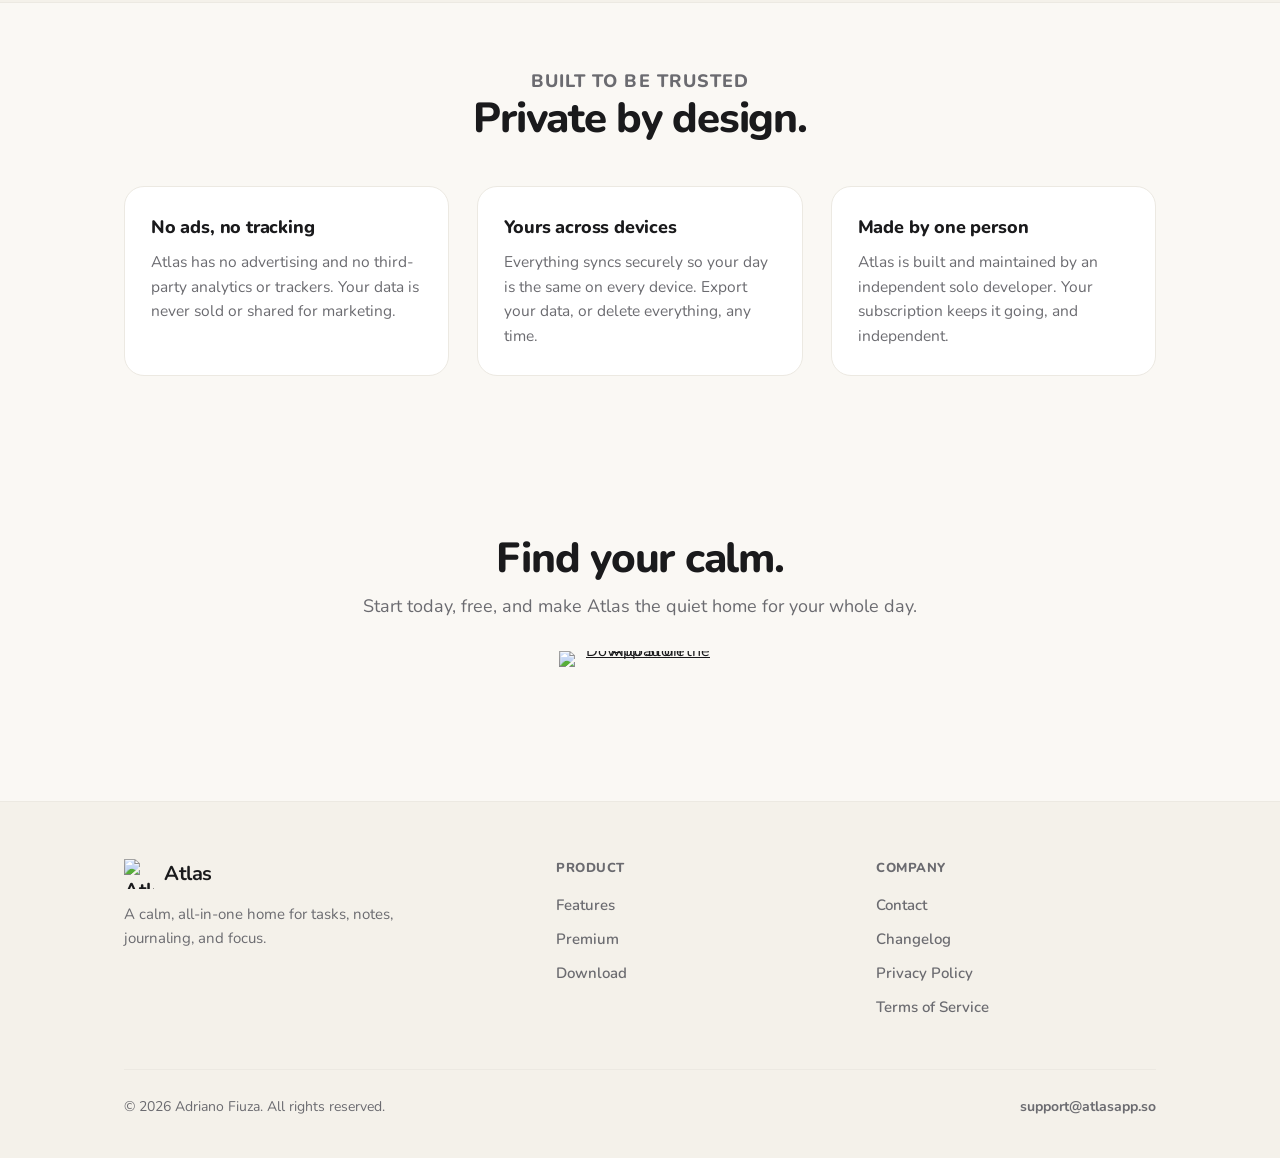
==== commit 3f51e6b1: "Force light mode, fix mobile header alignment and footer overflow (#1) - Disable dark mode site-wide" ====
--- a/index.html
+++ b/index.html
@@ -6,8 +6,7 @@
 <title>Atlas — Everything in one calm place</title>
 <meta name="description" content="Atlas is a calm, all-in-one home for your day: tasks, notes, a daily journal, and focus sessions. Private, no ads, no tracking, synced across your devices. Free on the App Store.">
 <link rel="canonical" href="https://atlasapp.so/">
-<meta name="theme-color" content="#faf8f4" media="(prefers-color-scheme: light)">
-<meta name="theme-color" content="#0e0e10" media="(prefers-color-scheme: dark)">
+<meta name="theme-color" content="#faf8f4">
 <link rel="icon" href="assets/atlas-logo.svg" type="image/svg+xml">
 <link rel="apple-touch-icon" href="assets/atlas-logo.svg">
 
@@ -51,13 +50,6 @@
     --border:#ece9e2; --border2:#e2ded4; --gold:#B8912F; --gold-soft:#f6efdd;
     --shadow:0 30px 70px rgba(30,25,15,.13), 0 6px 20px rgba(30,25,15,.07);
   }
-  @media (prefers-color-scheme: dark){
-    :root{
-      --bg:#0e0e10; --bg2:#141416; --card:#161618; --text:#f3f3f4; --muted:#9a9a9f;
-      --border:#262629; --border2:#2c2c30; --gold:#D9B45B; --gold-soft:#241d0f;
-      --shadow:0 30px 70px rgba(0,0,0,.5), 0 6px 20px rgba(0,0,0,.35);
-    }
-  }
   *{ box-sizing:border-box; }
   html{ scroll-behavior:smooth; }
   html,body{ margin:0; }
@@ -74,7 +66,7 @@
   header.nav{ position:sticky; top:0; z-index:50; background:color-mix(in srgb, var(--bg) 82%, transparent); backdrop-filter:saturate(140%) blur(14px); -webkit-backdrop-filter:saturate(140%) blur(14px); border-bottom:1px solid transparent; transition:border-color .2s; }
   header.nav.scrolled{ border-bottom-color:var(--border); }
   .nav-in{ display:flex; align-items:center; gap:16px; height:66px; }
-  .brand{ display:flex; align-items:center; gap:10px; text-decoration:none; font-weight:800; font-size:20px; letter-spacing:-.02em; }
+  .brand{ display:flex; align-items:center; gap:10px; text-decoration:none; font-family:'Nunito',-apple-system,BlinkMacSystemFont,'Segoe UI',sans-serif; font-weight:700; font-size:20px; letter-spacing:-.02em; }
   .brand .mark{ width:30px; height:30px; }
   .nav-links{ display:flex; gap:28px; margin-left:auto; }
   .nav-links a{ text-decoration:none; color:var(--muted); font-weight:600; font-size:15px; transition:color .15s; }
@@ -112,7 +104,6 @@
   /* phones */
   .phone{ border-radius:44px; background:#0c0c0d; padding:9px; box-shadow:var(--shadow); }
   .phone img{ display:block; width:100%; border-radius:36px; }
-  @media (prefers-color-scheme: dark){ .phone{ background:#000; border:1px solid #2a2a2e; } }
 
   /* Premium illustration */
   .prem-ill{ width:100%; max-width:390px; margin:0 auto; }
@@ -125,7 +116,6 @@
   .pi-chip{ filter:drop-shadow(0 10px 22px rgba(30,25,15,.12)); }
   .pi-star{ filter:drop-shadow(0 16px 36px rgba(184,145,47,.4)); }
   .pi-spark{ fill:var(--gold); }
-  @media (prefers-color-scheme: dark){ .pi-chip{ filter:drop-shadow(0 10px 22px rgba(0,0,0,.4)); } }
 
   .hero-stage{ margin:52px auto 0; max-width:960px; position:relative; display:flex; justify-content:center; align-items:flex-end; gap:0; }
   .hero-stage .phone{ width:250px; }
@@ -192,7 +182,6 @@
   .foot-bottom{ display:flex; justify-content:space-between; align-items:center; gap:16px; padding-top:26px; border-top:1px solid var(--border); color:var(--muted); font-size:14px; flex-wrap:wrap; }
 
   .mark-dark{ filter:none; }
-  @media (prefers-color-scheme: dark){ .mark-dark{ filter:invert(1) brightness(1.6) contrast(1.1); } }
 
   /* ---------- Responsive ---------- */
   @media (max-width:820px){
@@ -238,7 +227,6 @@
       <div class="cta-row">
         <a class="appstore-badge" href="https://apps.apple.com/app/id6783143182" target="_blank" rel="noopener" aria-label="Download Atlas on the App Store">
           <picture>
-            <source srcset="assets/appstore-white.svg" media="(prefers-color-scheme: dark)">
             <img src="assets/appstore-black.svg" alt="Download on the App Store" height="54" width="162">
           </picture>
         </a>
@@ -298,7 +286,7 @@
         <div class="f-text">
           <div class="f-icon"><svg viewBox="0 0 24 24" fill="none" stroke-width="2.1" stroke-linecap="round" stroke-linejoin="round"><circle cx="12" cy="12" r="9"/><circle cx="12" cy="12" r="4"/><circle cx="12" cy="12" r="1" fill="currentColor" stroke="none"/></svg></div>
           <h3>Focus, without the pull of your phone</h3>
-          <p>Full-screen focus sessions with a calm timer, soundscapes, and optional app blocking. Start, breathe, and get real, deep work done.</p>
+          <p>Full-screen focus sessions with a calm timer and soundscapes, free for everyone. Premium adds open-ended flow sessions and app blocking. Start, breathe, and get real, deep work done.</p>
         </div>
         <div class="f-media"><div class="phone"><img src="assets/raw/focus.png" alt="Atlas focus session" loading="lazy"></div></div>
       </div>
@@ -359,16 +347,17 @@
         <h2>Go a little deeper.</h2>
         <p class="sub">Atlas is fully useful for free. Premium unlocks the parts that reward a daily habit, and keeps the app independent.</p>
         <ul class="plist">
-          <li><span class="chk"><svg viewBox="0 0 24 24" fill="none" stroke-width="3" stroke-linecap="round" stroke-linejoin="round"><path d="M20 6L9 17l-5-5"/></svg></span><span>Shared notes with real-time editing<small>Write together, live, with anyone you invite</small></span></li>
+          <li><span class="chk"><svg viewBox="0 0 24 24" fill="none" stroke-width="3" stroke-linecap="round" stroke-linejoin="round"><path d="M20 6L9 17l-5-5"/></svg></span><span>Shared notes with real-time editing<small>Write together, live. You subscribe, the people you invite never have to</small></span></li>
           <li><span class="chk"><svg viewBox="0 0 24 24" fill="none" stroke-width="3" stroke-linecap="round" stroke-linejoin="round"><path d="M20 6L9 17l-5-5"/></svg></span><span>App blocking during Focus<small>Silence distracting apps while you focus</small></span></li>
+          <li><span class="chk"><svg viewBox="0 0 24 24" fill="none" stroke-width="3" stroke-linecap="round" stroke-linejoin="round"><path d="M20 6L9 17l-5-5"/></svg></span><span>Scheduled blocks<small>Block distracting apps on a schedule, even when Atlas is closed</small></span></li>
+          <li><span class="chk"><svg viewBox="0 0 24 24" fill="none" stroke-width="3" stroke-linecap="round" stroke-linejoin="round"><path d="M20 6L9 17l-5-5"/></svg></span><span>Flow sessions<small>Open-ended focus that counts up until you stop</small></span></li>
           <li><span class="chk"><svg viewBox="0 0 24 24" fill="none" stroke-width="3" stroke-linecap="round" stroke-linejoin="round"><path d="M20 6L9 17l-5-5"/></svg></span><span>Journal Insights &amp; Calendar sync<small>See your patterns; two-way with Apple Calendar</small></span></li>
-          <li><span class="chk"><svg viewBox="0 0 24 24" fill="none" stroke-width="3" stroke-linecap="round" stroke-linejoin="round"><path d="M20 6L9 17l-5-5"/></svg></span><span>Task attachments<small>Attach files and photos to any task</small></span></li>
+          <li><span class="chk"><svg viewBox="0 0 24 24" fill="none" stroke-width="3" stroke-linecap="round" stroke-linejoin="round"><path d="M20 6L9 17l-5-5"/></svg></span><span>Task attachments<small>Attach photos to any task</small></span></li>
         </ul>
         <div class="price"><span class="big">Free for 7 days</span></div>
         <p class="price-note">then $4.99/month or $39.99/year. Cancel anytime. Prices may vary by region.</p>
         <a class="appstore-badge" href="https://apps.apple.com/app/id6783143182" target="_blank" rel="noopener" aria-label="Download Atlas on the App Store">
           <picture>
-            <source srcset="assets/appstore-white.svg" media="(prefers-color-scheme: dark)">
             <img src="assets/appstore-black.svg" alt="Download on the App Store" height="54" width="162">
           </picture>
         </a>
@@ -399,7 +388,6 @@
       <div class="cta-row">
         <a class="appstore-badge" href="https://apps.apple.com/app/id6783143182" target="_blank" rel="noopener" aria-label="Download Atlas on the App Store">
           <picture>
-            <source srcset="assets/appstore-white.svg" media="(prefers-color-scheme: dark)">
             <img src="assets/appstore-black.svg" alt="Download on the App Store" height="54" width="162">
           </picture>
         </a>
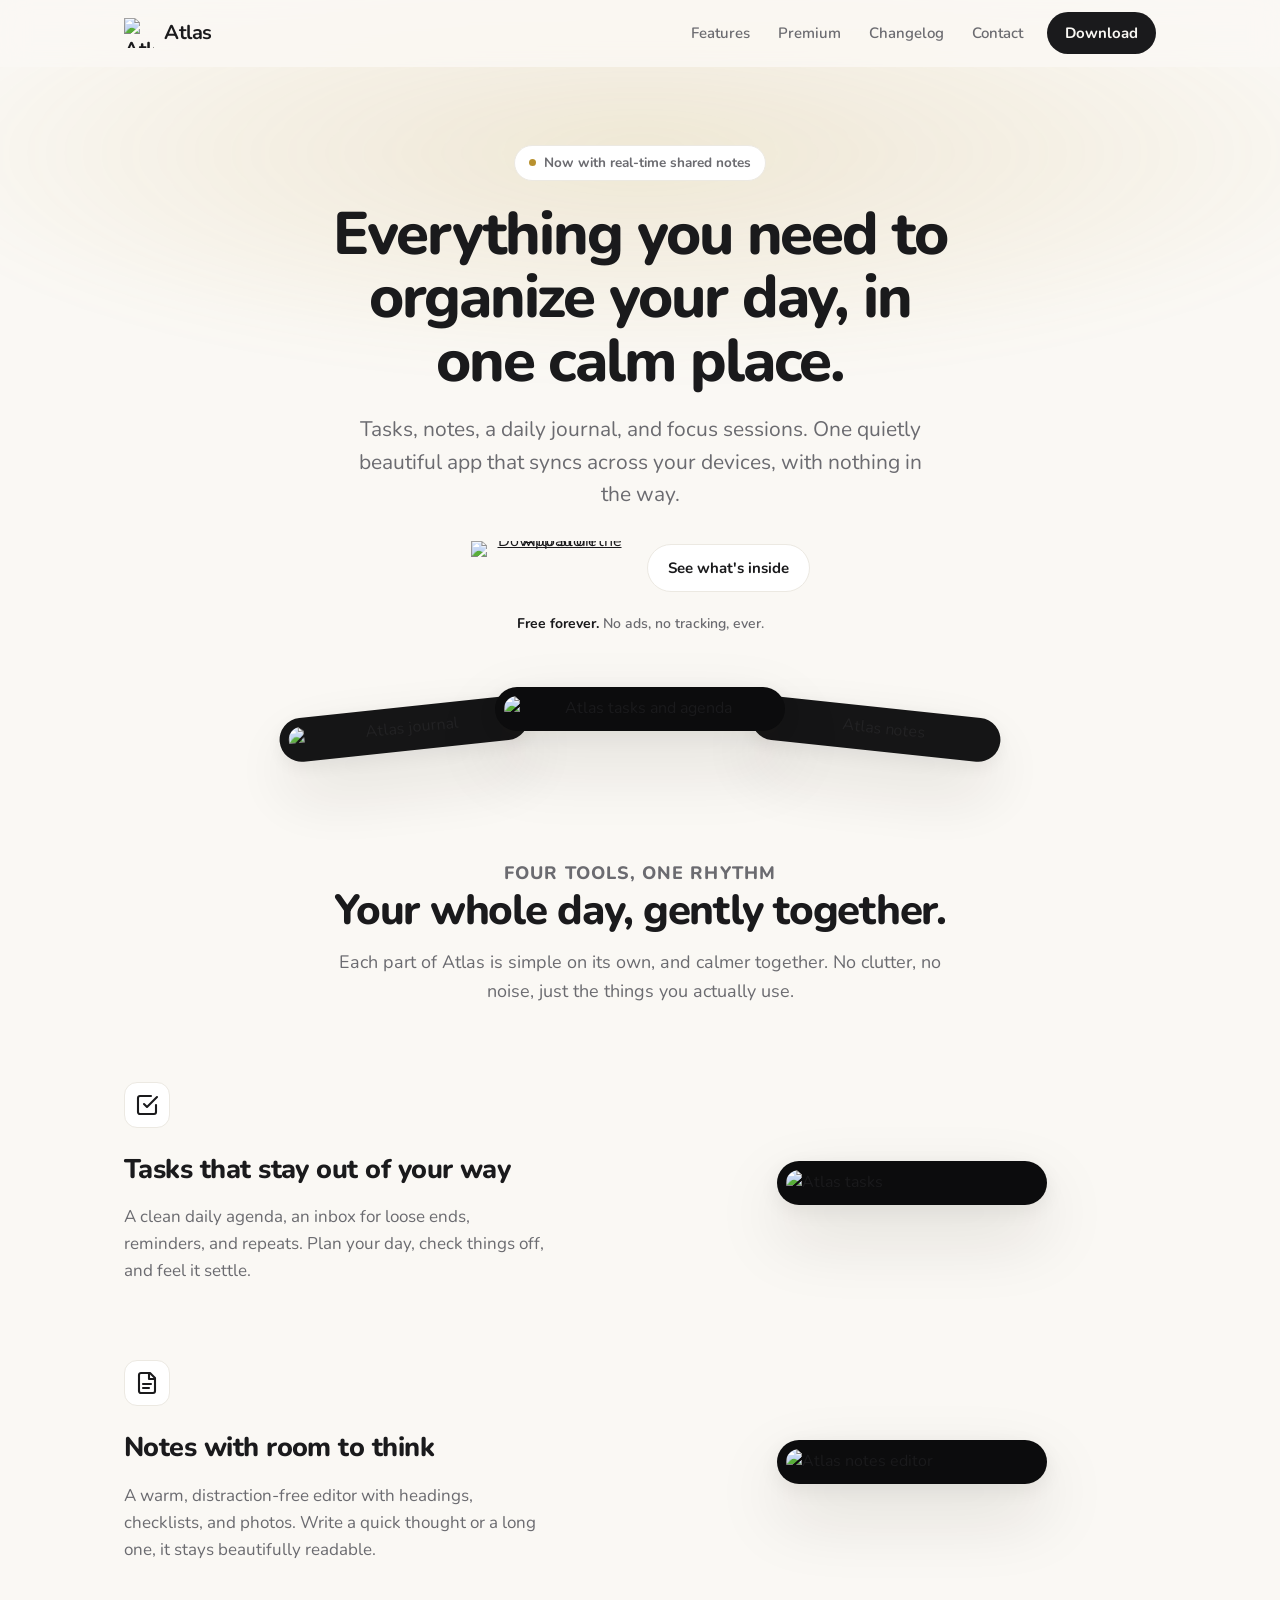
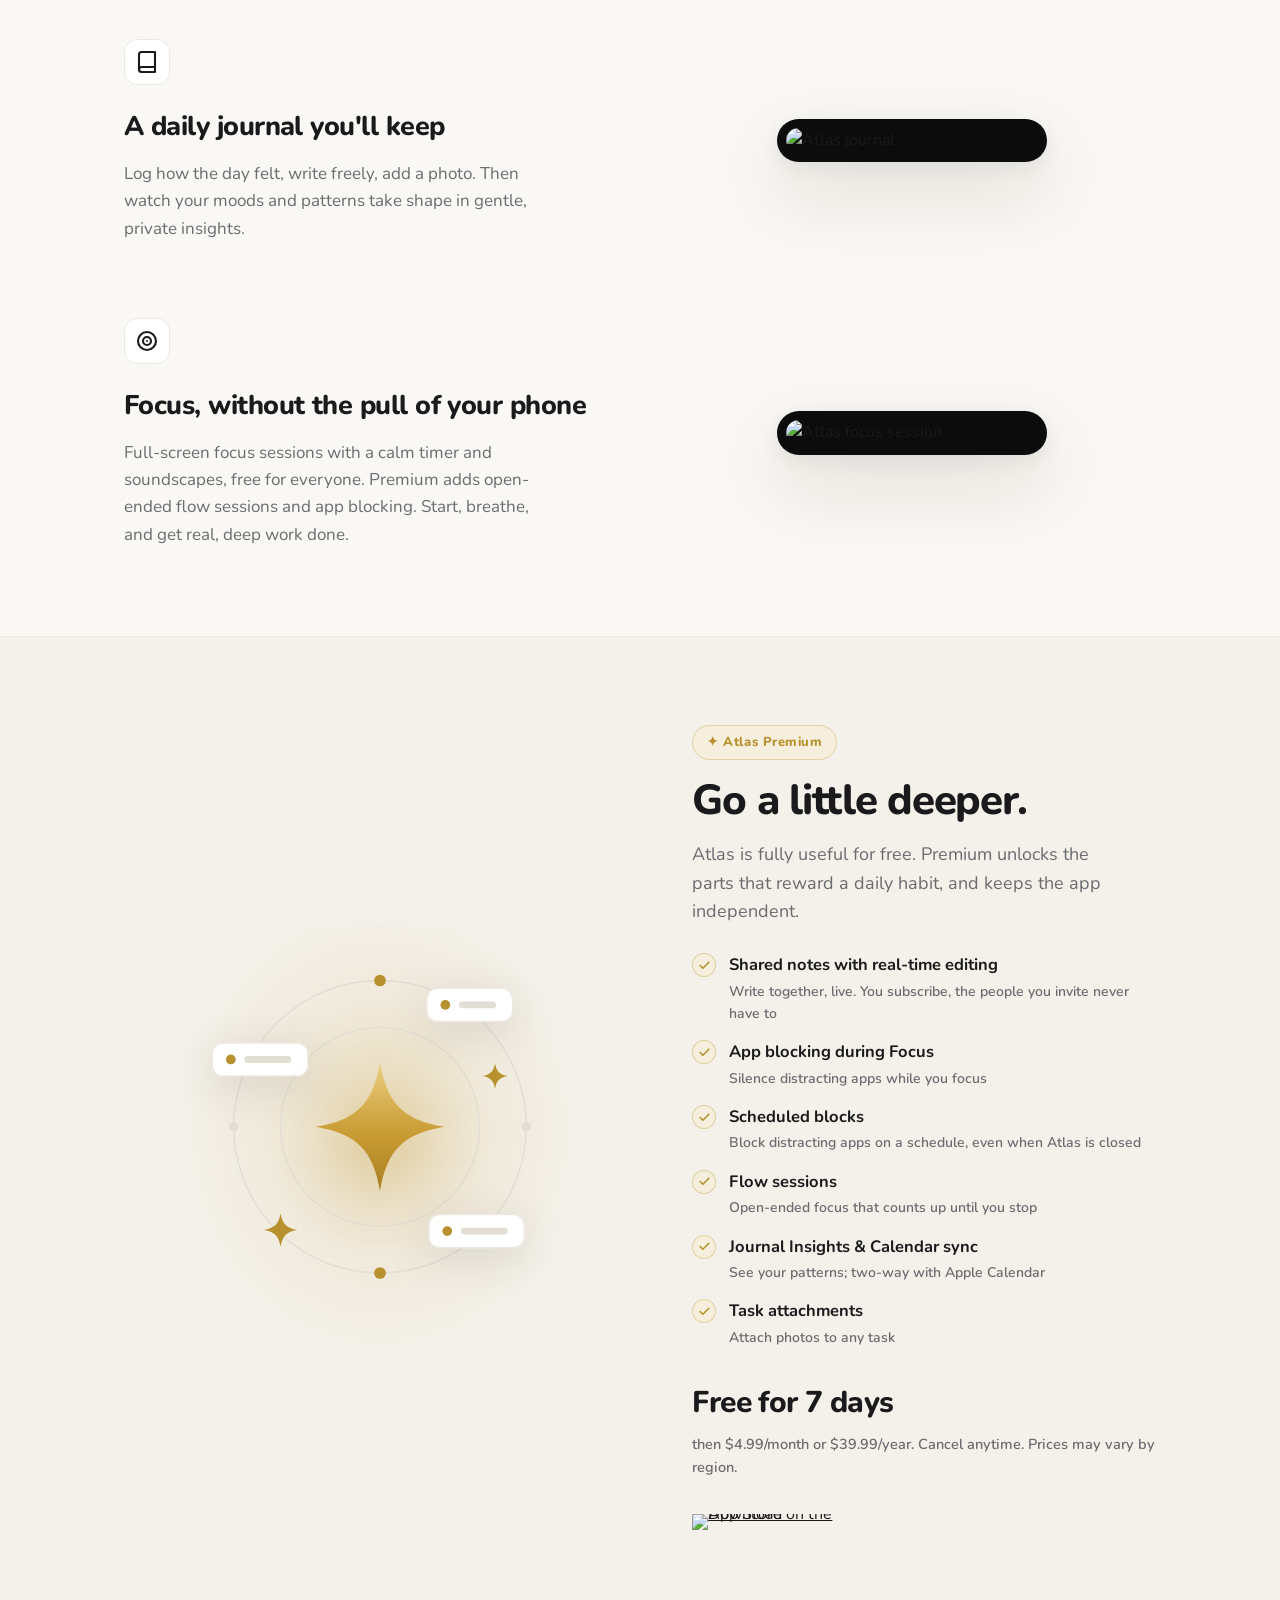
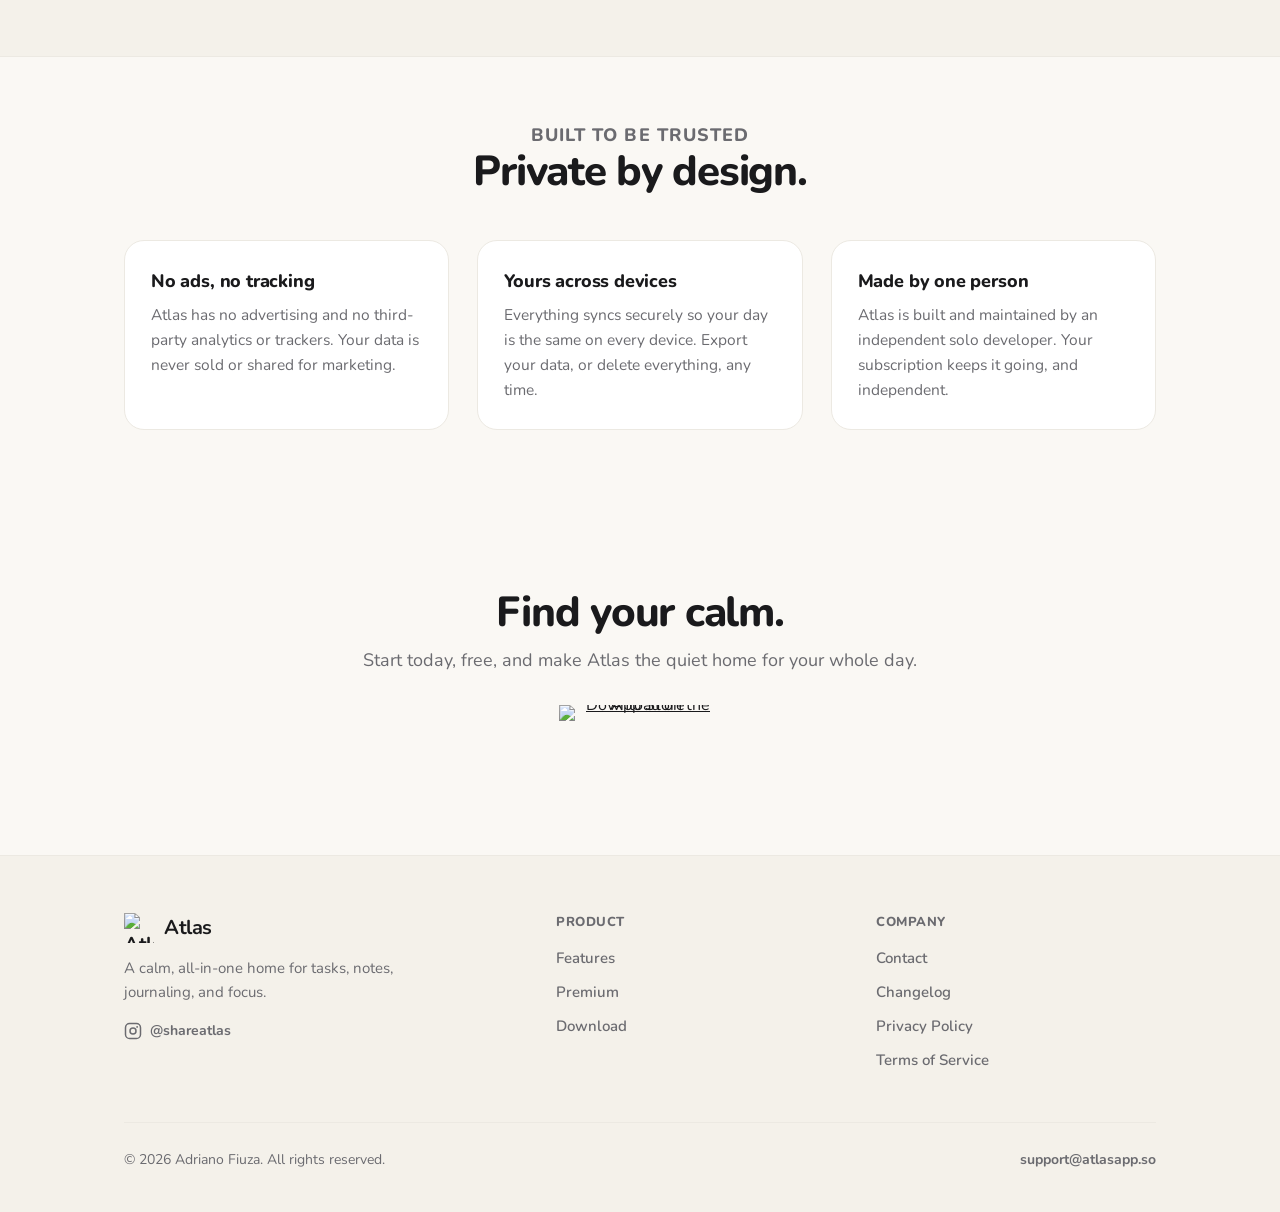
==== commit c0aa9a0d: "Update hero headline copy (#6) Change the hero <h1> to "Everything you need to organize your day, in" ====
--- a/index.html
+++ b/index.html
@@ -56,7 +56,7 @@
   body{
     font-family:'Nunito',-apple-system,BlinkMacSystemFont,'Segoe UI',sans-serif;
     background:var(--bg); color:var(--text); line-height:1.6;
-    -webkit-font-smoothing:antialiased; overflow-x:hidden;
+    -webkit-font-smoothing:antialiased; overflow-x:clip;
   }
   a{ color:inherit; }
   img{ max-width:100%; }
@@ -95,7 +95,7 @@
   .hero > *{ position:relative; z-index:1; }
   .eyebrow{ display:inline-flex; align-items:center; gap:8px; font-size:13.5px; font-weight:700; color:var(--muted); background:var(--card); border:1px solid var(--border); border-radius:100px; padding:6px 14px; margin-bottom:22px; }
   .eyebrow .dot{ width:7px; height:7px; border-radius:50%; background:var(--gold); }
-  h1{ font-size:clamp(38px, 6vw, 66px); font-weight:800; letter-spacing:-.035em; line-height:1.04; margin:0 auto 20px; max-width:12ch; }
+  h1{ font-size:clamp(34px, 5.4vw, 60px); font-weight:800; letter-spacing:-.035em; line-height:1.06; margin:0 auto 20px; max-width:18ch; }
   .lead{ font-size:clamp(17px, 2.4vw, 21px); color:var(--muted); max-width:44ch; margin:0 auto 30px; line-height:1.55; }
   .cta-row{ display:flex; gap:14px; justify-content:center; align-items:center; flex-wrap:wrap; }
   .cta-note{ margin-top:18px; font-size:14px; color:var(--muted); font-weight:600; }
@@ -174,6 +174,9 @@
   .foot-grid{ display:grid; grid-template-columns:1.4fr 1fr 1fr; gap:40px; margin-bottom:40px; }
   .foot-brand .brand{ margin-bottom:12px; }
   .foot-brand p{ color:var(--muted); font-size:15px; margin:0; max-width:32ch; }
+  .foot-brand .social{ display:inline-flex; align-items:center; gap:8px; margin-top:16px; color:var(--muted); text-decoration:none; font-weight:700; font-size:14px; transition:color .16s ease; }
+  .foot-brand .social:hover{ color:var(--text); }
+  .foot-brand .social svg{ width:18px; height:18px; }
   .foot-col h5{ font-size:13px; font-weight:800; letter-spacing:.04em; text-transform:uppercase; color:var(--muted); margin:0 0 14px; }
   .foot-col a{ display:block; width:fit-content; text-decoration:none; color:var(--muted); font-weight:600; font-size:15px; margin-bottom:10px; transition:color .16s ease, transform .16s ease; }
   .foot-col a:hover{ color:var(--text); transform:translateX(4px); }
@@ -222,7 +225,7 @@
     <div class="glow"></div>
     <div class="container">
       <span class="eyebrow"><span class="dot"></span>Now with real-time shared notes</span>
-      <h1>Everything in one calm place.</h1>
+      <h1>Everything you need to organize your day, in one calm place.</h1>
       <p class="lead">Tasks, notes, a daily journal, and focus sessions. One quietly beautiful app that syncs across your devices, with nothing in the way.</p>
       <div class="cta-row">
         <a class="appstore-badge" href="https://apps.apple.com/app/id6783143182" target="_blank" rel="noopener" aria-label="Download Atlas on the App Store">
@@ -402,6 +405,10 @@
       <div class="foot-brand">
         <a class="brand" href="/"><img class="mark mark-dark" src="assets/atlas-logo.svg" alt="Atlas logo">Atlas</a>
         <p>A calm, all-in-one home for tasks, notes, journaling, and focus.</p>
+        <a class="social" href="https://instagram.com/shareatlas" target="_blank" rel="noopener" aria-label="Atlas on Instagram">
+          <svg viewBox="0 0 24 24" fill="none" stroke="currentColor" stroke-width="2" stroke-linecap="round" stroke-linejoin="round"><rect x="2" y="2" width="20" height="20" rx="5.5"/><circle cx="12" cy="12" r="4"/><circle cx="17.5" cy="6.5" r="1.2" fill="currentColor" stroke="none"/></svg>
+          <span>@shareatlas</span>
+        </a>
       </div>
       <div class="foot-col">
         <h5>Product</h5>
@@ -428,5 +435,6 @@
   var nav=document.getElementById('nav');
   addEventListener('scroll',function(){ nav.classList.toggle('scrolled', scrollY>8); },{passive:true});
 </script>
+<script src="assets/site.js"></script>
 </body>
 </html>
